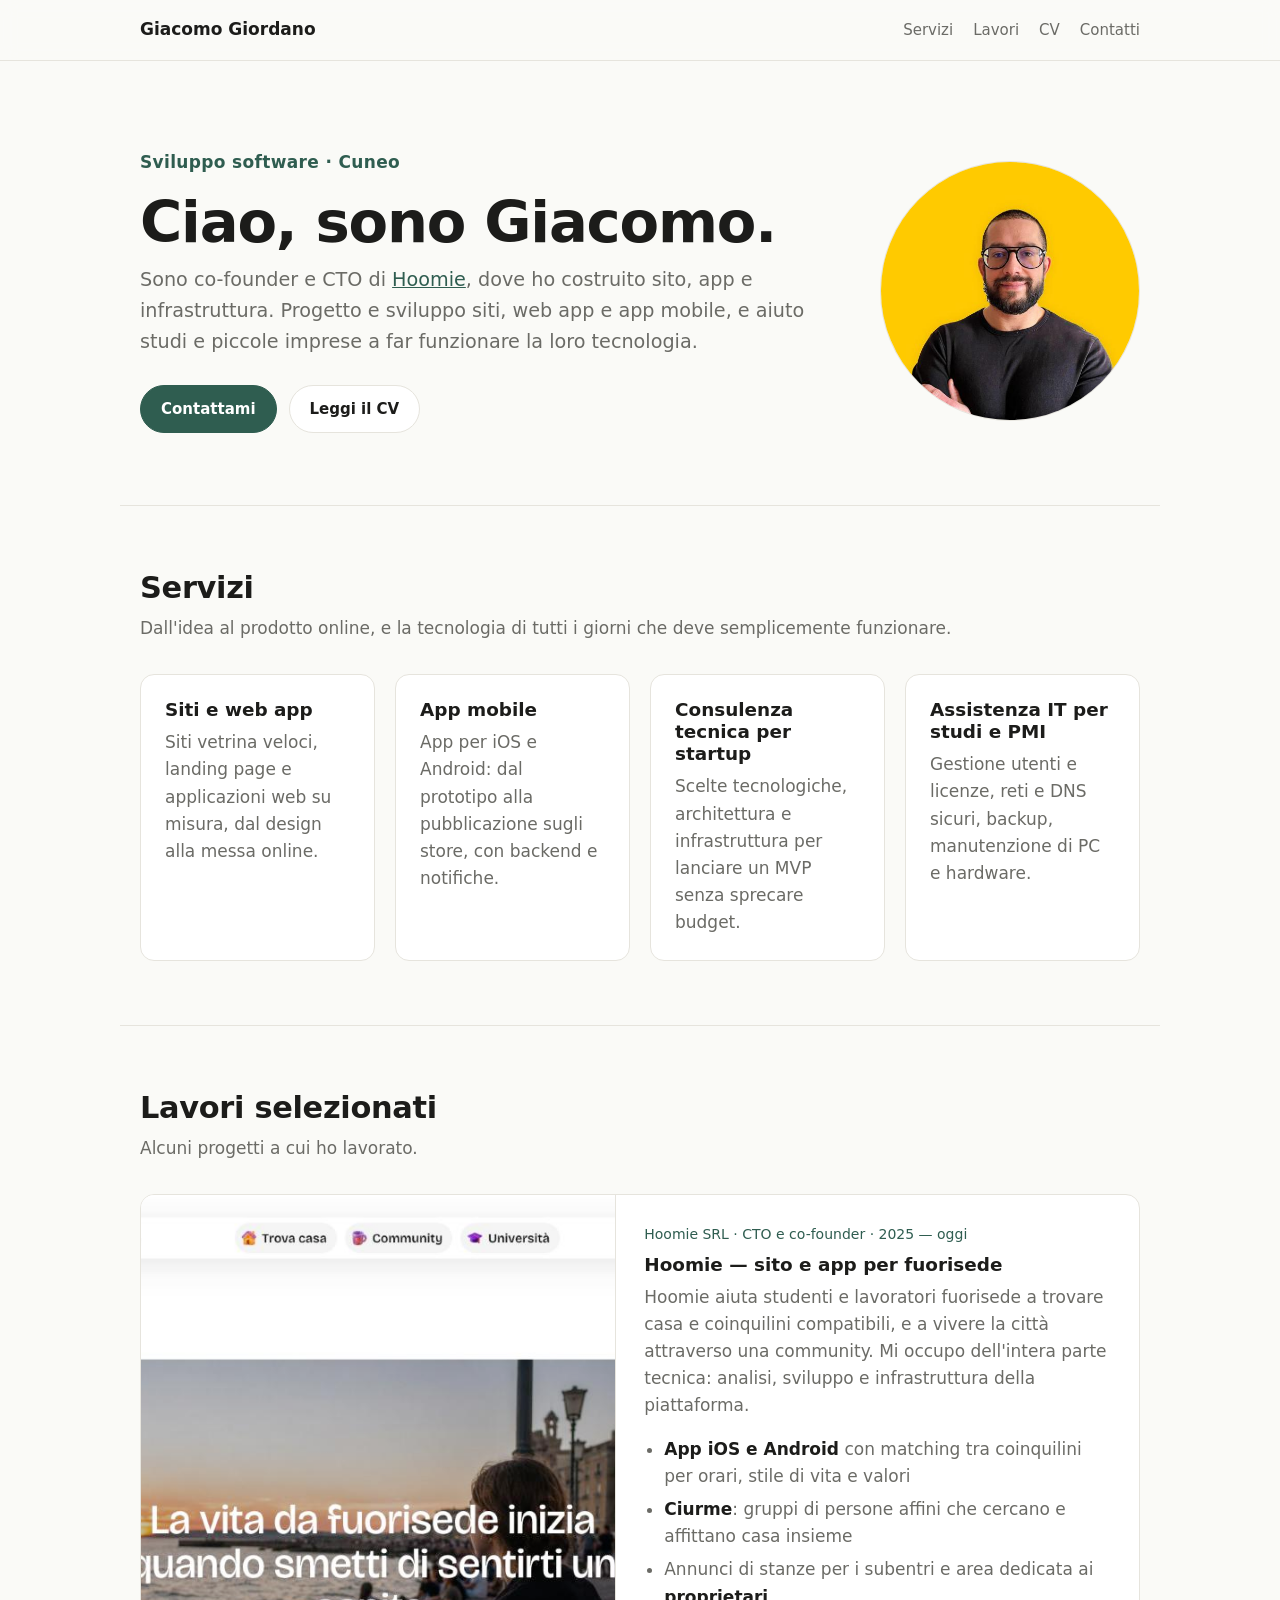
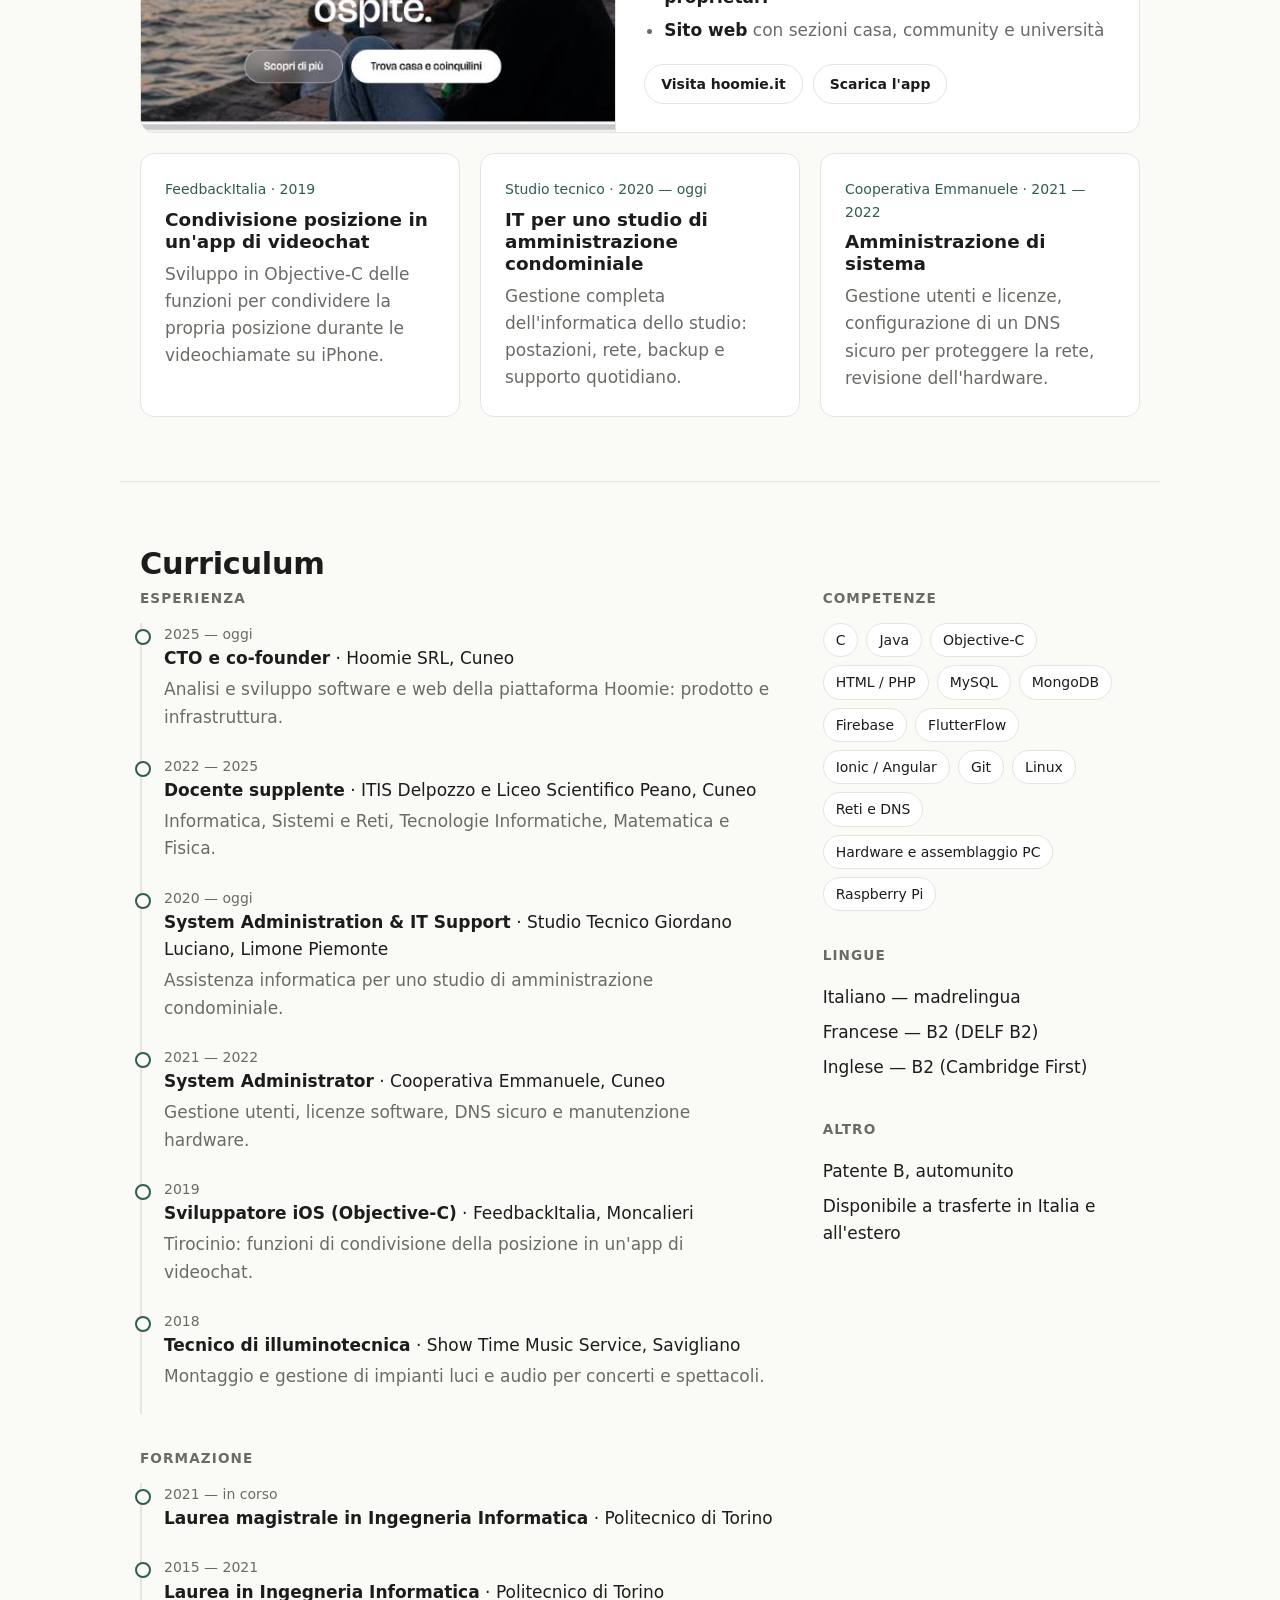
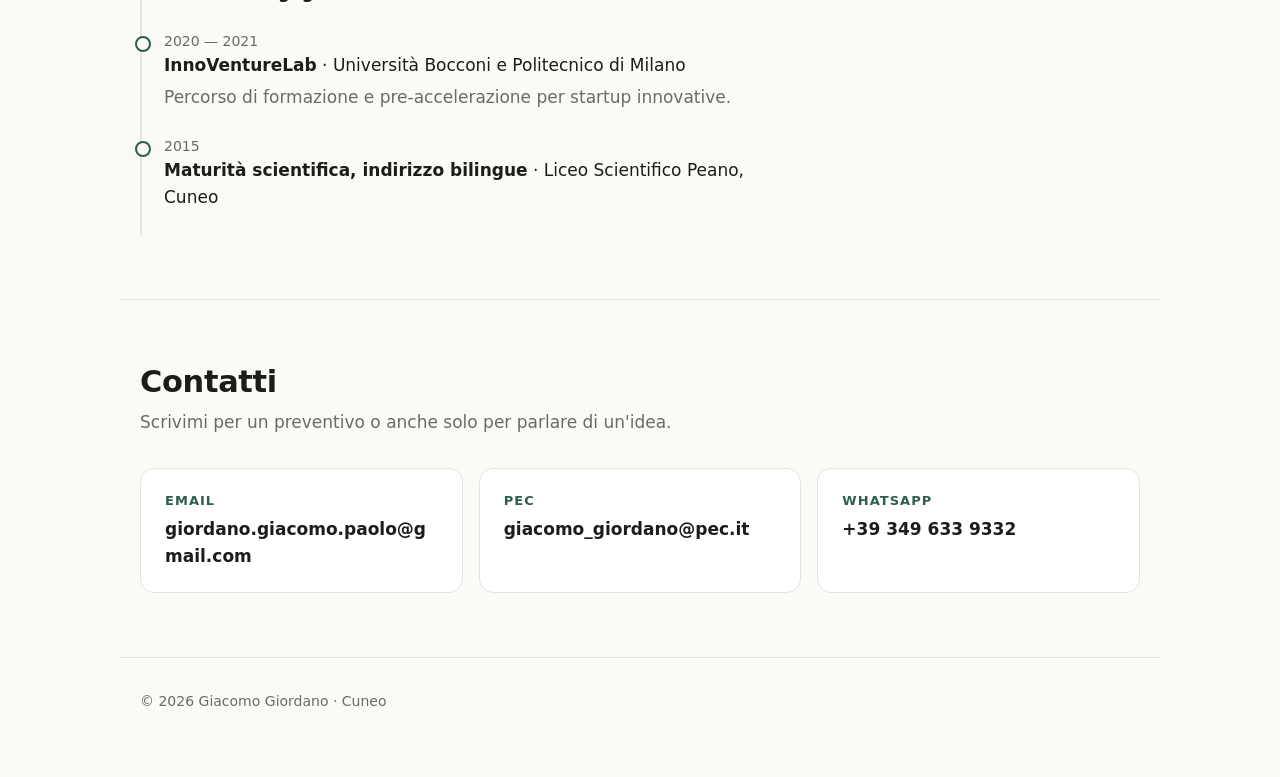
==== index.html @ fa97fb68 "Rimuovi titolo di studio dalla presentazione Co-Authored-By: Claude Opus 5.5 <noreply@anthropic.com>" ====
<!doctype html>
<html lang="it">
<head>
  <meta charset="utf-8">
  <meta name="viewport" content="width=device-width, initial-scale=1">
  <title>Giacomo Giordano — Sviluppo software e IT</title>
  <meta name="description" content="Giacomo Giordano, CTO e co-founder di Hoomie. Sviluppo di siti, web app e app mobile, consulenza tecnica per startup e assistenza IT a Cuneo.">
  <link rel="icon" href="data:image/svg+xml,<svg xmlns='http://www.w3.org/2000/svg' viewBox='0 0 100 100'><text y='.9em' font-size='90'>◆</text></svg>">
  <link rel="stylesheet" href="style.css">
</head>
<body>

  <header class="topbar">
    <nav class="wrap nav">
      <a href="#top" class="brand">Giacomo Giordano</a>
      <ul>
        <li><a href="#servizi">Servizi</a></li>
        <li><a href="#lavori">Lavori</a></li>
        <li><a href="#cv">CV</a></li>
        <li><a href="#contatti">Contatti</a></li>
      </ul>
    </nav>
  </header>

  <main id="top">

    <!-- ===== PRESENTAZIONE ===== -->
    <section class="hero wrap">
      <div class="hero-text">
        <p class="eyebrow">Sviluppo software · Cuneo</p>
        <h1>Ciao, sono Giacomo.</h1>
        <p class="lead">
          Sono co-founder e CTO di <a href="https://www.hoomie.it" target="_blank" rel="noopener">Hoomie</a>,
          dove ho costruito sito, app e infrastruttura. Progetto e sviluppo siti, web app e app mobile,
          e aiuto studi e piccole imprese a far funzionare la loro tecnologia.
        </p>
        <div class="actions">
          <a class="btn primary" href="#contatti">Contattami</a>
          <a class="btn" href="#cv">Leggi il CV</a>
        </div>
      </div>
      <img class="portrait" src="img/giacomo.jpg" alt="Foto di Giacomo Giordano" width="500" height="500">
    </section>

    <!-- ===== SERVIZI ===== -->
    <section id="servizi" class="wrap section">
      <h2>Servizi</h2>
      <p class="section-intro">Dall'idea al prodotto online, e la tecnologia di tutti i giorni che deve semplicemente funzionare.</p>
      <div class="grid services">
        <article class="card">
          <h3>Siti e web app</h3>
          <p>Siti vetrina veloci, landing page e applicazioni web su misura, dal design alla messa online.</p>
        </article>
        <article class="card">
          <h3>App mobile</h3>
          <p>App per iOS e Android: dal prototipo alla pubblicazione sugli store, con backend e notifiche.</p>
        </article>
        <article class="card">
          <h3>Consulenza tecnica per startup</h3>
          <p>Scelte tecnologiche, architettura e infrastruttura per lanciare un MVP senza sprecare budget.</p>
        </article>
        <article class="card">
          <h3>Assistenza IT per studi e PMI</h3>
          <p>Gestione utenti e licenze, reti e DNS sicuri, backup, manutenzione di PC e hardware.</p>
        </article>
      </div>
    </section>

    <!-- ===== LAVORI ===== -->
    <section id="lavori" class="wrap section">
      <h2>Lavori selezionati</h2>
      <p class="section-intro">Alcuni progetti a cui ho lavorato.</p>

      <article class="card feature">
        <a href="https://www.hoomie.it" target="_blank" rel="noopener" class="feature-img">
          <img src="img/hoomie.jpg" alt="Homepage di hoomie.it" loading="lazy" width="800" height="600">
        </a>
        <div class="feature-body">
          <p class="meta">Hoomie SRL · CTO e co-founder · 2025 — oggi</p>
          <h3>Hoomie — sito e app per fuorisede</h3>
          <p>
            Hoomie aiuta studenti e lavoratori fuorisede a trovare casa e coinquilini compatibili,
            e a vivere la città attraverso una community. Mi occupo dell'intera parte tecnica:
            analisi, sviluppo e infrastruttura della piattaforma.
          </p>
          <ul class="bullets">
            <li><strong>App iOS e Android</strong> con matching tra coinquilini per orari, stile di vita e valori</li>
            <li><strong>Ciurme</strong>: gruppi di persone affini che cercano e affittano casa insieme</li>
            <li>Annunci di stanze per i subentri e area dedicata ai <strong>proprietari</strong></li>
            <li><strong>Sito web</strong> con sezioni casa, community e università</li>
          </ul>
          <div class="links">
            <a class="btn small" href="https://www.hoomie.it" target="_blank" rel="noopener">Visita hoomie.it</a>
            <a class="btn small" href="https://onelink.to/5f7upe" target="_blank" rel="noopener">Scarica l'app</a>
          </div>
        </div>
      </article>

      <div class="grid">
        <article class="card">
          <p class="meta">FeedbackItalia · 2019</p>
          <h3>Condivisione posizione in un'app di videochat</h3>
          <p>Sviluppo in Objective-C delle funzioni per condividere la propria posizione durante le videochiamate su iPhone.</p>
        </article>
        <article class="card">
          <p class="meta">Studio tecnico · 2020 — oggi</p>
          <h3>IT per uno studio di amministrazione condominiale</h3>
          <p>Gestione completa dell'informatica dello studio: postazioni, rete, backup e supporto quotidiano.</p>
        </article>
        <article class="card">
          <p class="meta">Cooperativa Emmanuele · 2021 — 2022</p>
          <h3>Amministrazione di sistema</h3>
          <p>Gestione utenti e licenze, configurazione di un DNS sicuro per proteggere la rete, revisione dell'hardware.</p>
        </article>
      </div>
    </section>

    <!-- ===== CURRICULUM ===== -->
    <section id="cv" class="wrap section">
      <h2>Curriculum</h2>

      <div class="cv">
        <div>
          <h3 class="cv-title">Esperienza</h3>
          <ol class="timeline">
            <li>
              <span class="when">2025 — oggi</span>
              <strong>CTO e co-founder</strong> · Hoomie SRL, Cuneo
              <p>Analisi e sviluppo software e web della piattaforma Hoomie: prodotto e infrastruttura.</p>
            </li>
            <li>
              <span class="when">2022 — 2025</span>
              <strong>Docente supplente</strong> · ITIS Delpozzo e Liceo Scientifico Peano, Cuneo
              <p>Informatica, Sistemi e Reti, Tecnologie Informatiche, Matematica e Fisica.</p>
            </li>
            <li>
              <span class="when">2020 — oggi</span>
              <strong>System Administration &amp; IT Support</strong> · Studio Tecnico Giordano Luciano, Limone Piemonte
              <p>Assistenza informatica per uno studio di amministrazione condominiale.</p>
            </li>
            <li>
              <span class="when">2021 — 2022</span>
              <strong>System Administrator</strong> · Cooperativa Emmanuele, Cuneo
              <p>Gestione utenti, licenze software, DNS sicuro e manutenzione hardware.</p>
            </li>
            <li>
              <span class="when">2019</span>
              <strong>Sviluppatore iOS (Objective-C)</strong> · FeedbackItalia, Moncalieri
              <p>Tirocinio: funzioni di condivisione della posizione in un'app di videochat.</p>
            </li>
            <li>
              <span class="when">2018</span>
              <strong>Tecnico di illuminotecnica</strong> · Show Time Music Service, Savigliano
              <p>Montaggio e gestione di impianti luci e audio per concerti e spettacoli.</p>
            </li>
          </ol>

          <h3 class="cv-title">Formazione</h3>
          <ol class="timeline">
            <li>
              <span class="when">2021 — in corso</span>
              <strong>Laurea magistrale in Ingegneria Informatica</strong> · Politecnico di Torino
            </li>
            <li>
              <span class="when">2015 — 2021</span>
              <strong>Laurea in Ingegneria Informatica</strong> · Politecnico di Torino
            </li>
            <li>
              <span class="when">2020 — 2021</span>
              <strong>InnoVentureLab</strong> · Università Bocconi e Politecnico di Milano
              <p>Percorso di formazione e pre-accelerazione per startup innovative.</p>
            </li>
            <li>
              <span class="when">2015</span>
              <strong>Maturità scientifica, indirizzo bilingue</strong> · Liceo Scientifico Peano, Cuneo
            </li>
          </ol>
        </div>

        <aside>
          <h3 class="cv-title">Competenze</h3>
          <ul class="tags">
            <li>C</li>
            <li>Java</li>
            <li>Objective-C</li>
            <li>HTML / PHP</li>
            <li>MySQL</li>
            <li>MongoDB</li>
            <li>Firebase</li>
            <li>FlutterFlow</li>
            <li>Ionic / Angular</li>
            <li>Git</li>
            <li>Linux</li>
            <li>Reti e DNS</li>
            <li>Hardware e assemblaggio PC</li>
            <li>Raspberry Pi</li>
          </ul>

          <h3 class="cv-title">Lingue</h3>
          <ul class="plain">
            <li>Italiano — madrelingua</li>
            <li>Francese — B2 (DELF B2)</li>
            <li>Inglese — B2 (Cambridge First)</li>
          </ul>

          <h3 class="cv-title">Altro</h3>
          <ul class="plain">
            <li>Patente B, automunito</li>
            <li>Disponibile a trasferte in Italia e all'estero</li>
          </ul>
          <!-- Per riattivare il download: metti cv.pdf nella cartella, toglilo da .gitignore e aggiungi
               <a class="btn" href="cv.pdf" download>Scarica il CV completo</a> -->

        </aside>
      </div>
    </section>

    <!-- ===== CONTATTI ===== -->
    <section id="contatti" class="wrap section">
      <h2>Contatti</h2>
      <p class="section-intro">Scrivimi per un preventivo o anche solo per parlare di un'idea.</p>
      <div class="contacts">
        <a class="contact" href="mailto:giordano.giacomo.paolo@gmail.com">
          <span class="label">Email</span>
          <span class="value">giordano.giacomo.paolo@gmail.com</span>
        </a>
        <a class="contact" href="mailto:giacomo_giordano@pec.it">
          <span class="label">PEC</span>
          <span class="value">giacomo_giordano@pec.it</span>
        </a>
        <a class="contact" href="https://wa.me/393496339332" target="_blank" rel="noopener">
          <span class="label">WhatsApp</span>
          <span class="value">+39 349 633 9332</span>
        </a>
      </div>
    </section>

  </main>

  <footer class="wrap footer">
    <!-- Se hai una partita IVA, aggiungila qui: è obbligatoria sul sito di chi offre servizi -->
    <p>© <span id="year">2026</span> Giacomo Giordano · Cuneo</p>
  </footer>

  <script>document.getElementById('year').textContent = new Date().getFullYear();</script>
</body>
</html>
---- style.css ----
:root {
  --bg: #fafaf7;
  --surface: #ffffff;
  --text: #1c1c1a;
  --muted: #6b6b66;
  --line: #e6e4dd;
  --accent: #2f5d50;
  --accent-ink: #ffffff;
  --radius: 14px;
  --font: system-ui, -apple-system, "Segoe UI", Roboto, sans-serif;
}

@media (prefers-color-scheme: dark) {
  :root {
    --bg: #131412;
    --surface: #1b1d1a;
    --text: #ecebe6;
    --muted: #9c9b94;
    --line: #2c2e2a;
    --accent: #7fbfa9;
    --accent-ink: #10201b;
  }
}

* { box-sizing: border-box; }
html { scroll-behavior: smooth; scroll-padding-top: 72px; }
body {
  margin: 0;
  font-family: var(--font);
  font-size: 17px;
  line-height: 1.6;
  color: var(--text);
  background: var(--bg);
}
a { color: inherit; }
h1, h2, h3 { line-height: 1.2; margin: 0 0 .5rem; }
p { margin: 0 0 1rem; }

.wrap { max-width: 1040px; margin: 0 auto; padding: 0 20px; }

/* Barra in alto */
.topbar {
  position: sticky; top: 0; z-index: 10;
  background: color-mix(in srgb, var(--bg) 88%, transparent);
  backdrop-filter: blur(8px);
  border-bottom: 1px solid var(--line);
}
.nav { display: flex; align-items: center; justify-content: space-between; height: 60px; gap: 16px; }
.brand { font-weight: 700; text-decoration: none; white-space: nowrap; }
.nav ul { display: flex; gap: 20px; list-style: none; margin: 0; padding: 0; }
.nav ul a { text-decoration: none; color: var(--muted); font-size: 15px; }
.nav ul a:hover { color: var(--text); }

/* Presentazione */
.hero {
  padding: 88px 20px 72px;
  display: grid; grid-template-columns: 1fr auto; align-items: center; gap: 48px;
}
.lead a { color: var(--accent); }
.portrait {
  width: 260px; height: 260px; object-fit: cover;
  border-radius: 50%;
  border: 1px solid var(--line);
}
.eyebrow { color: var(--accent); font-weight: 600; letter-spacing: .02em; margin-bottom: .75rem; }
.hero h1 { font-size: clamp(2.2rem, 6vw, 3.6rem); letter-spacing: -.02em; max-width: 16ch; }
.lead { font-size: 1.2rem; color: var(--muted); max-width: 60ch; }
.actions { display: flex; flex-wrap: wrap; gap: 12px; margin-top: 28px; }

.btn {
  display: inline-block;
  padding: 11px 20px;
  border: 1px solid var(--line);
  border-radius: 999px;
  text-decoration: none;
  font-weight: 600;
  font-size: 15px;
  background: var(--surface);
  transition: border-color .15s, transform .15s;
}
.btn:hover { border-color: var(--accent); transform: translateY(-1px); }
.btn.primary { background: var(--accent); color: var(--accent-ink); border-color: var(--accent); }

/* Sezioni */
.section { padding: 64px 20px; border-top: 1px solid var(--line); }
.section h2 { font-size: 1.9rem; letter-spacing: -.01em; }
.section-intro { color: var(--muted); margin-bottom: 32px; }

.grid { display: grid; grid-template-columns: repeat(auto-fit, minmax(260px, 1fr)); gap: 20px; }
.card {
  background: var(--surface);
  border: 1px solid var(--line);
  border-radius: var(--radius);
  padding: 24px;
}
.card h3 { font-size: 1.15rem; }
.card p:last-child { margin-bottom: 0; color: var(--muted); }

.services { grid-template-columns: repeat(auto-fit, minmax(220px, 1fr)); }
.meta { font-size: 14px; color: var(--accent); margin-bottom: .5rem; }
.btn.small { padding: 8px 16px; font-size: 14px; }

/* Lavoro in evidenza */
.feature {
  display: grid; grid-template-columns: 1fr 1.1fr;
  padding: 0; overflow: hidden; margin-bottom: 20px;
}
.feature-img { display: block; border-right: 1px solid var(--line); }
.feature-img img { display: block; width: 100%; height: 100%; object-fit: cover; object-position: top; }
.feature-body { padding: 28px; }
.feature-body > p:not(.meta) { color: var(--muted); }
.bullets { margin: 0 0 20px; padding-left: 20px; color: var(--muted); }
.bullets li { margin-bottom: 6px; }
.bullets strong { color: var(--text); font-weight: 600; }
.links { display: flex; flex-wrap: wrap; gap: 10px; }

/* Curriculum */
.cv { display: grid; grid-template-columns: 2fr 1fr; gap: 48px; }
.cv-title { font-size: .85rem; text-transform: uppercase; letter-spacing: .08em; color: var(--muted); margin: 0 0 16px; }
.cv-title:not(:first-child) { margin-top: 36px; }
.timeline { list-style: none; margin: 0; padding: 0; border-left: 2px solid var(--line); }
.timeline li { position: relative; padding: 0 0 24px 22px; }
.timeline li::before {
  content: ""; position: absolute; left: -7px; top: 6px;
  width: 12px; height: 12px; border-radius: 50%;
  background: var(--bg); border: 2px solid var(--accent);
}
.timeline .when { display: block; font-size: 14px; color: var(--muted); }
.timeline p { color: var(--muted); margin: 4px 0 0; }
.tags { display: flex; flex-wrap: wrap; gap: 8px; list-style: none; margin: 0; padding: 0; }
.tags li { padding: 5px 12px; border: 1px solid var(--line); border-radius: 999px; font-size: 14px; background: var(--surface); }
.plain { list-style: none; margin: 0 0 28px; padding: 0; }
.plain li { padding: 4px 0; }

/* Contatti */
.contacts { display: grid; grid-template-columns: repeat(auto-fit, minmax(240px, 1fr)); gap: 16px; }
.contact {
  display: flex; flex-direction: column; gap: 4px;
  padding: 22px 24px;
  background: var(--surface);
  border: 1px solid var(--line);
  border-radius: var(--radius);
  text-decoration: none;
  transition: border-color .15s, transform .15s;
}
.contact:hover { border-color: var(--accent); transform: translateY(-2px); }
.contact .label { font-size: 13px; text-transform: uppercase; letter-spacing: .08em; color: var(--accent); font-weight: 600; }
.contact .value { font-weight: 600; overflow-wrap: anywhere; }

.footer { padding: 32px 20px 48px; color: var(--muted); font-size: 14px; border-top: 1px solid var(--line); }

/* Mobile */
@media (max-width: 720px) {
  .nav ul { gap: 14px; }
  .nav ul a { font-size: 14px; }
  .brand { display: none; }
  .hero { padding: 40px 20px 48px; grid-template-columns: 1fr; gap: 24px; }
  .portrait { order: -1; width: 128px; height: 128px; }
  .feature { grid-template-columns: 1fr; }
  .feature-img { border-right: 0; border-bottom: 1px solid var(--line); }
  .feature-body { padding: 22px; }
  .cv { grid-template-columns: 1fr; gap: 8px; }
}
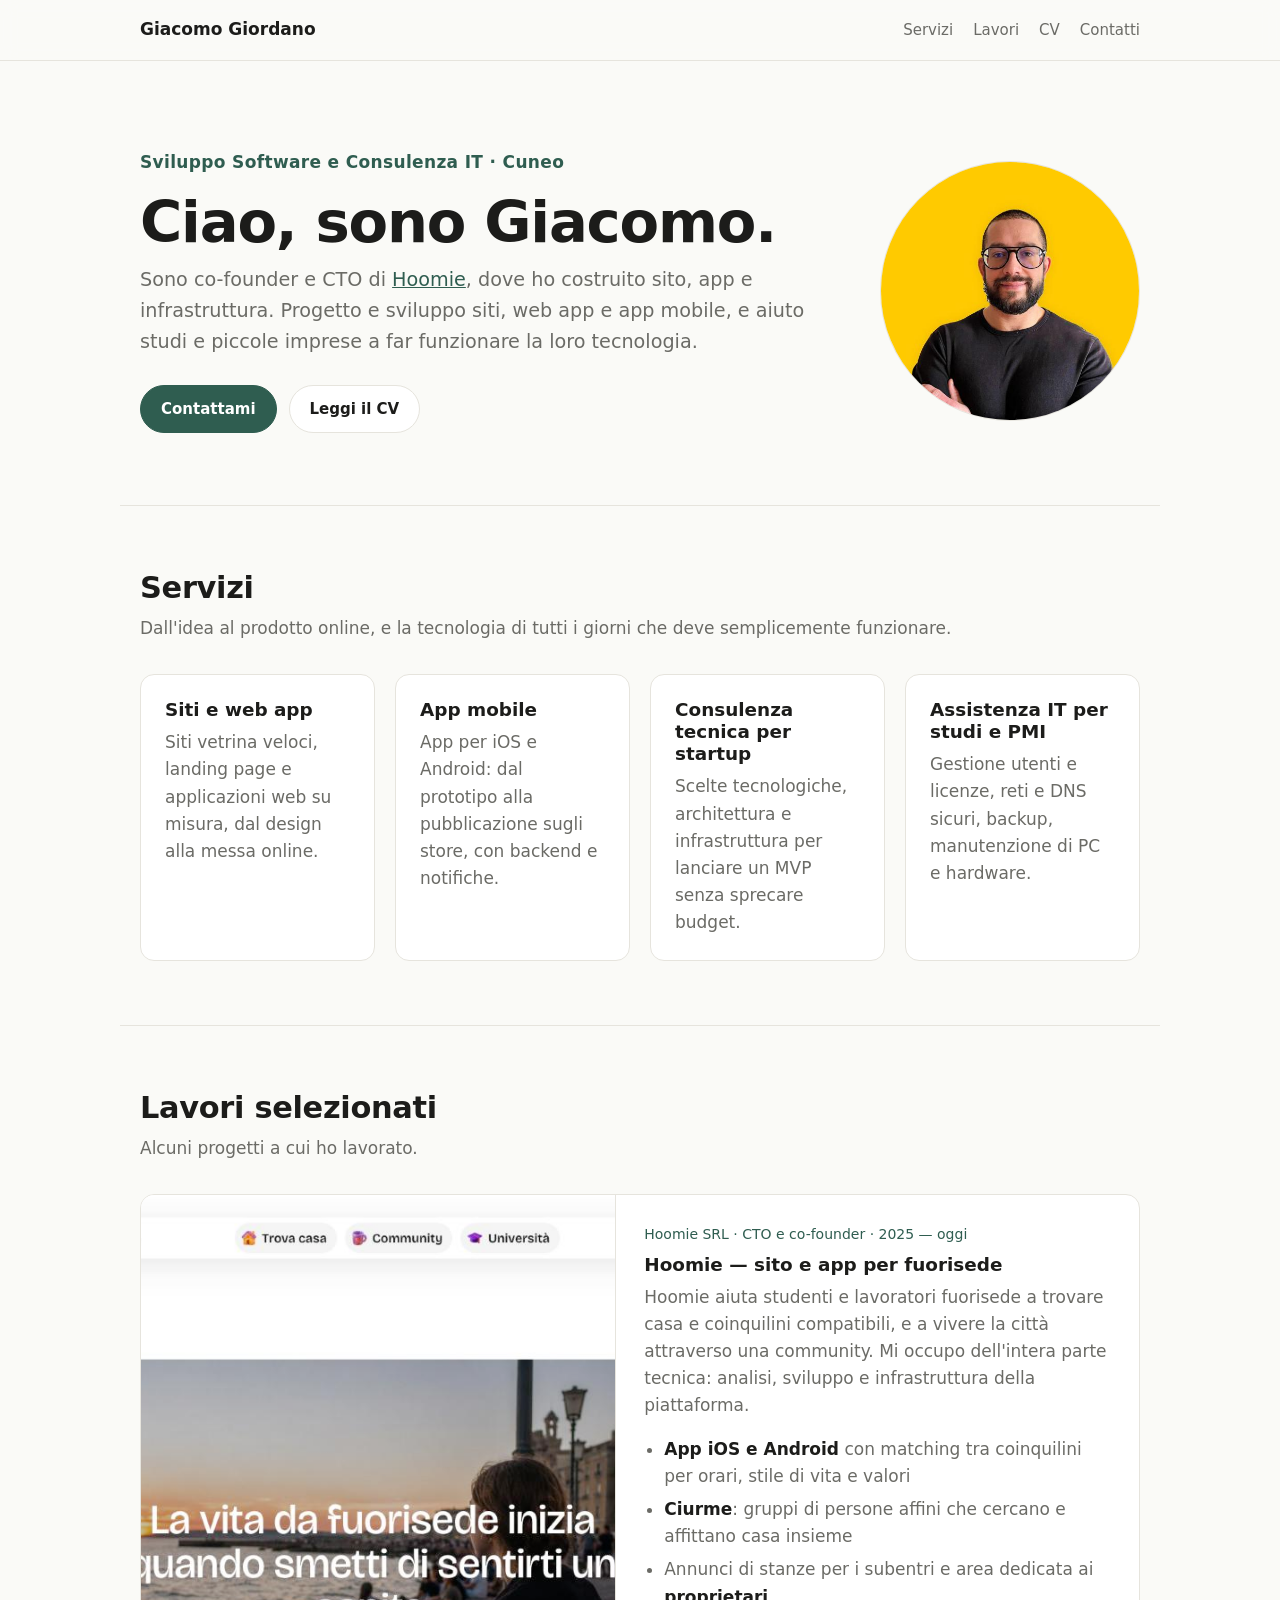
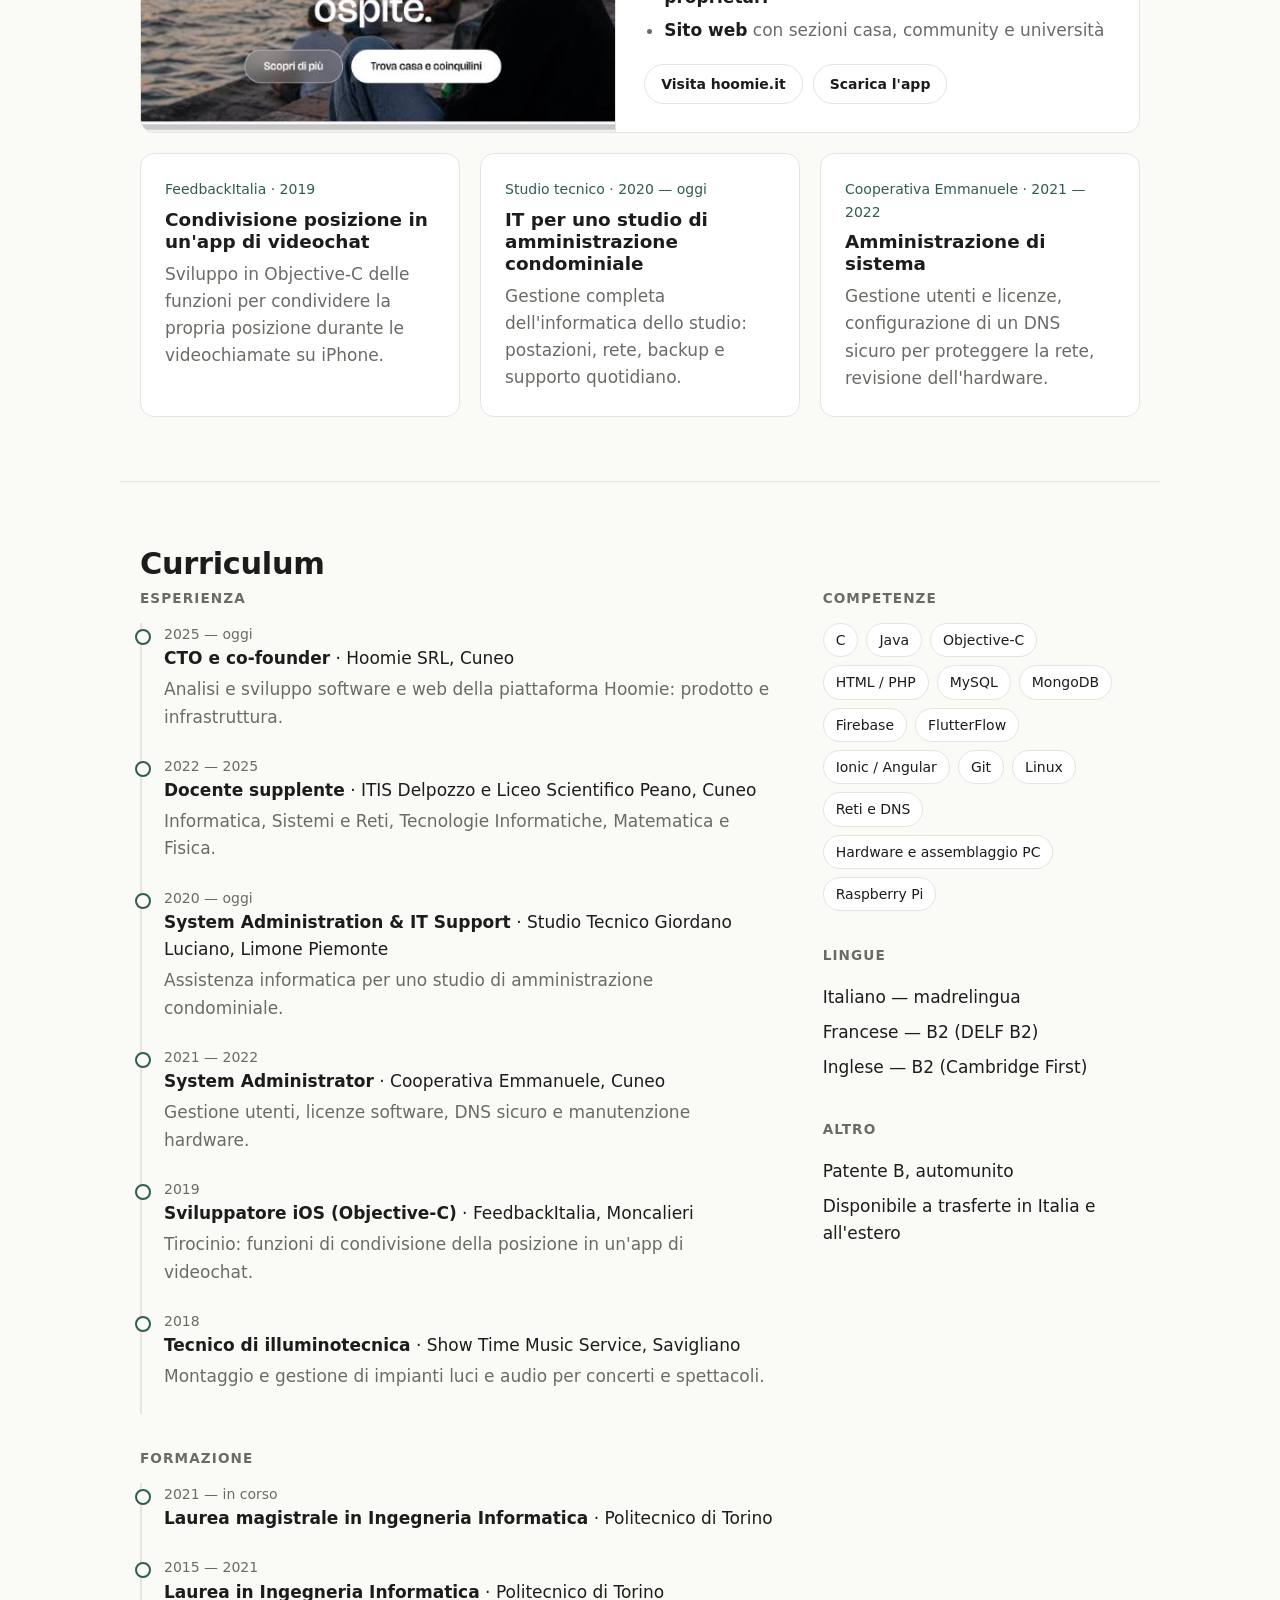
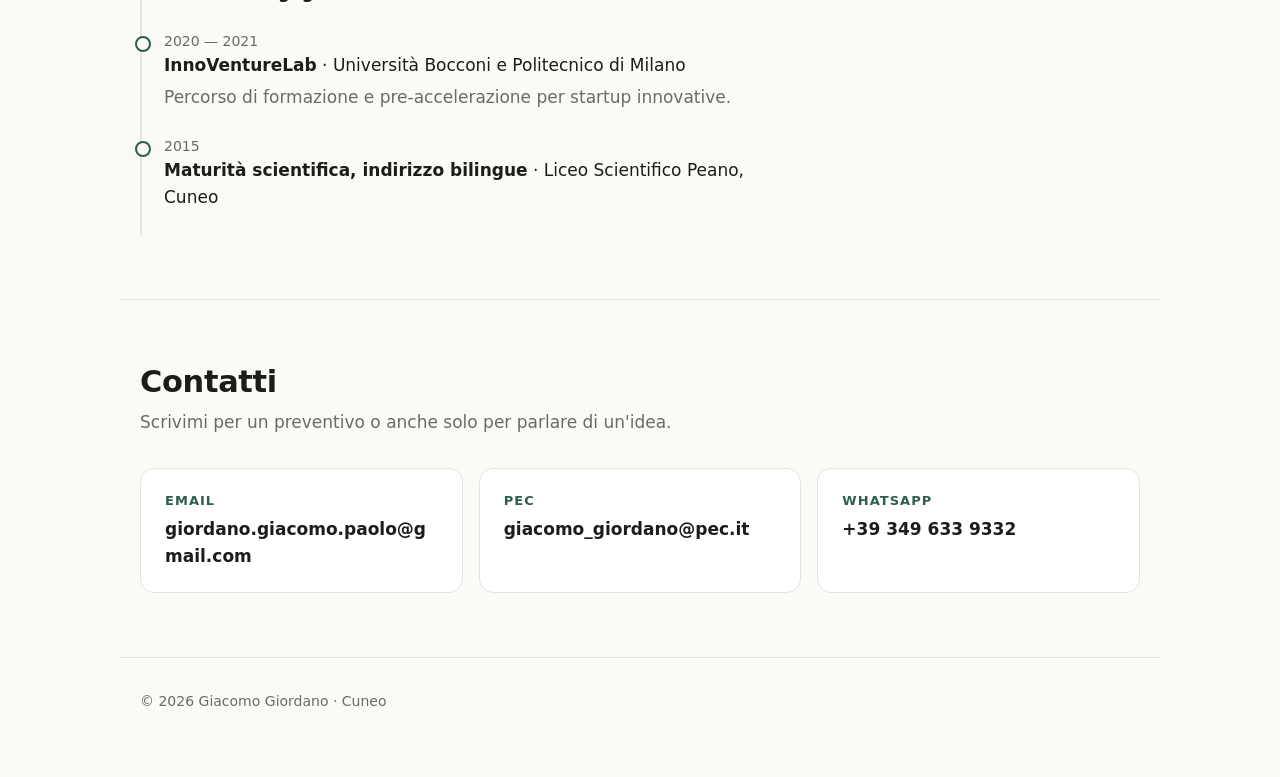
==== commit 3eb18e07: "Aggiorna prima riga della presentazione Co-Authored-By: Claude Opus 5.5 <noreply@anthropic.com>" ====
--- a/index.html
+++ b/index.html
@@ -27,7 +27,7 @@
     <!-- ===== PRESENTAZIONE ===== -->
     <section class="hero wrap">
       <div class="hero-text">
-        <p class="eyebrow">Sviluppo software · Cuneo</p>
+        <p class="eyebrow">Sviluppo Software e Consulenza IT · Cuneo</p>
         <h1>Ciao, sono Giacomo.</h1>
         <p class="lead">
           Sono co-founder e CTO di <a href="https://www.hoomie.it" target="_blank" rel="noopener">Hoomie</a>,
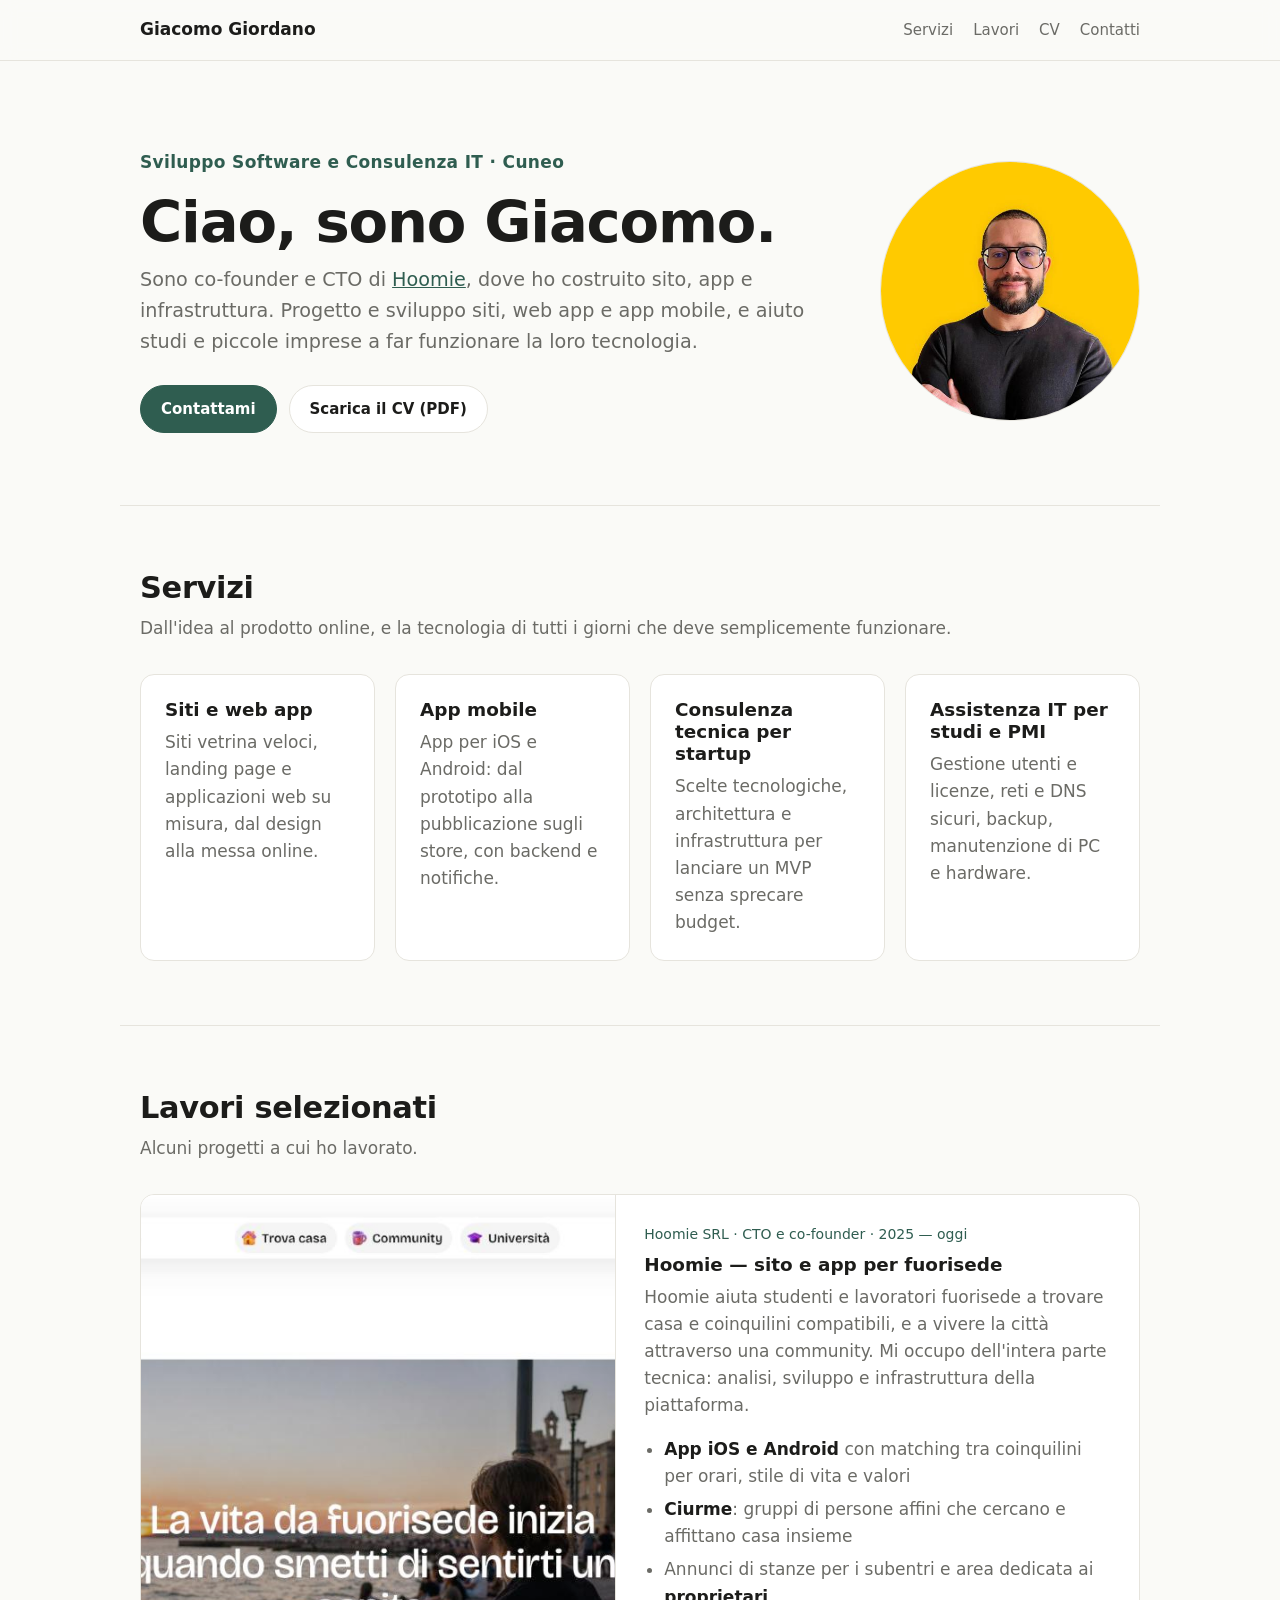
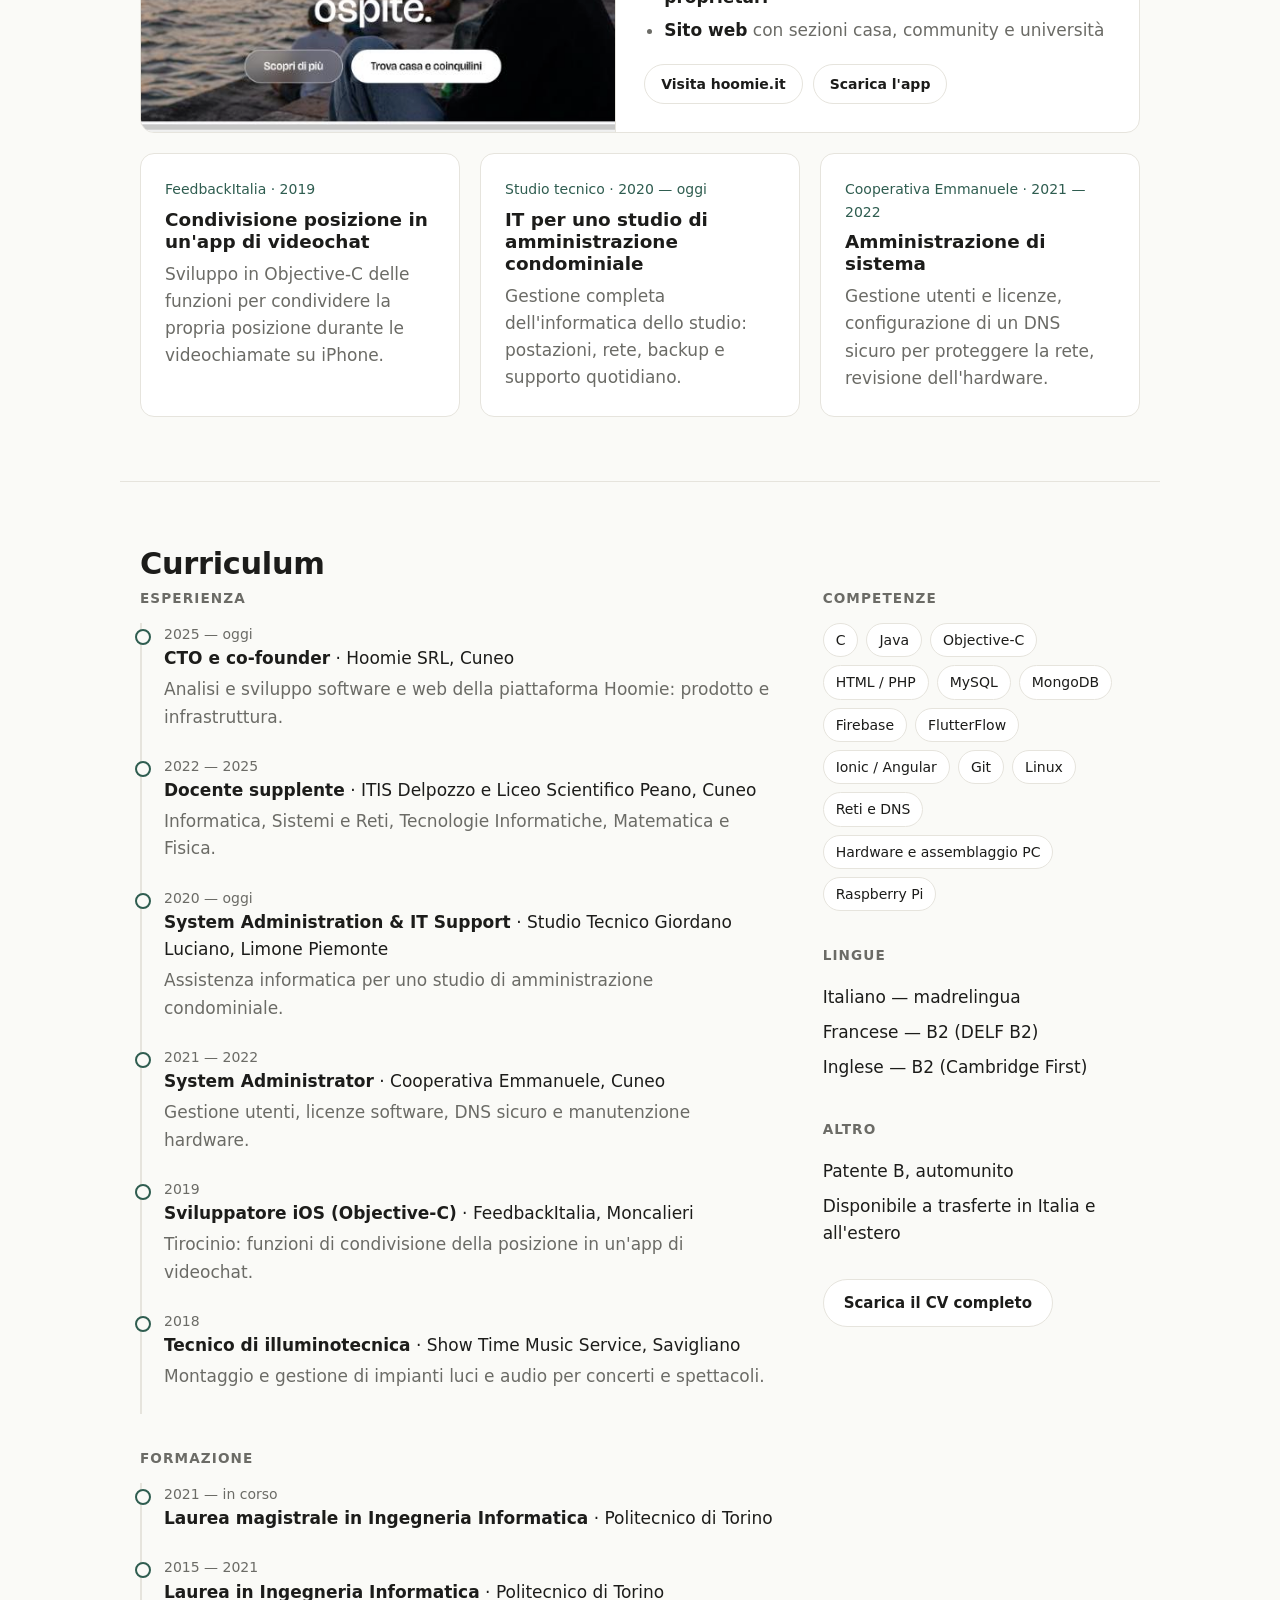
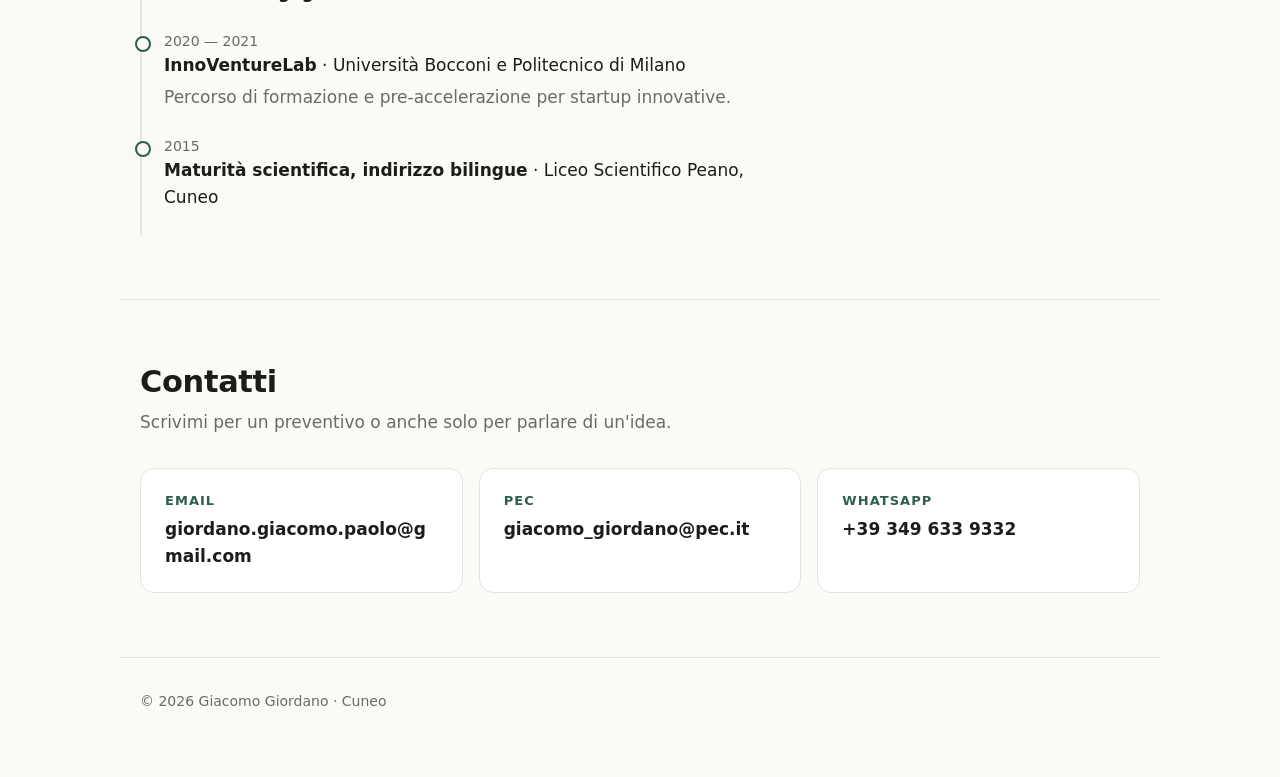
==== commit ec97d0a0: "Aggiungi CV in PDF senza dati personali Co-Authored-By: Claude Opus 5.5 <noreply@anthropic.com>" ====
--- a/index.html
+++ b/index.html
@@ -36,7 +36,7 @@
         </p>
         <div class="actions">
           <a class="btn primary" href="#contatti">Contattami</a>
-          <a class="btn" href="#cv">Leggi il CV</a>
+          <a class="btn" href="cv.pdf" download>Scarica il CV (PDF)</a>
         </div>
       </div>
       <img class="portrait" src="img/giacomo.jpg" alt="Foto di Giacomo Giordano" width="500" height="500">
@@ -208,8 +208,8 @@
             <li>Patente B, automunito</li>
             <li>Disponibile a trasferte in Italia e all'estero</li>
           </ul>
-          <!-- Per riattivare il download: metti cv.pdf nella cartella, toglilo da .gitignore e aggiungi
-               <a class="btn" href="cv.pdf" download>Scarica il CV completo</a> -->
+
+          <a class="btn" href="cv.pdf" download>Scarica il CV completo</a>
 
         </aside>
       </div>
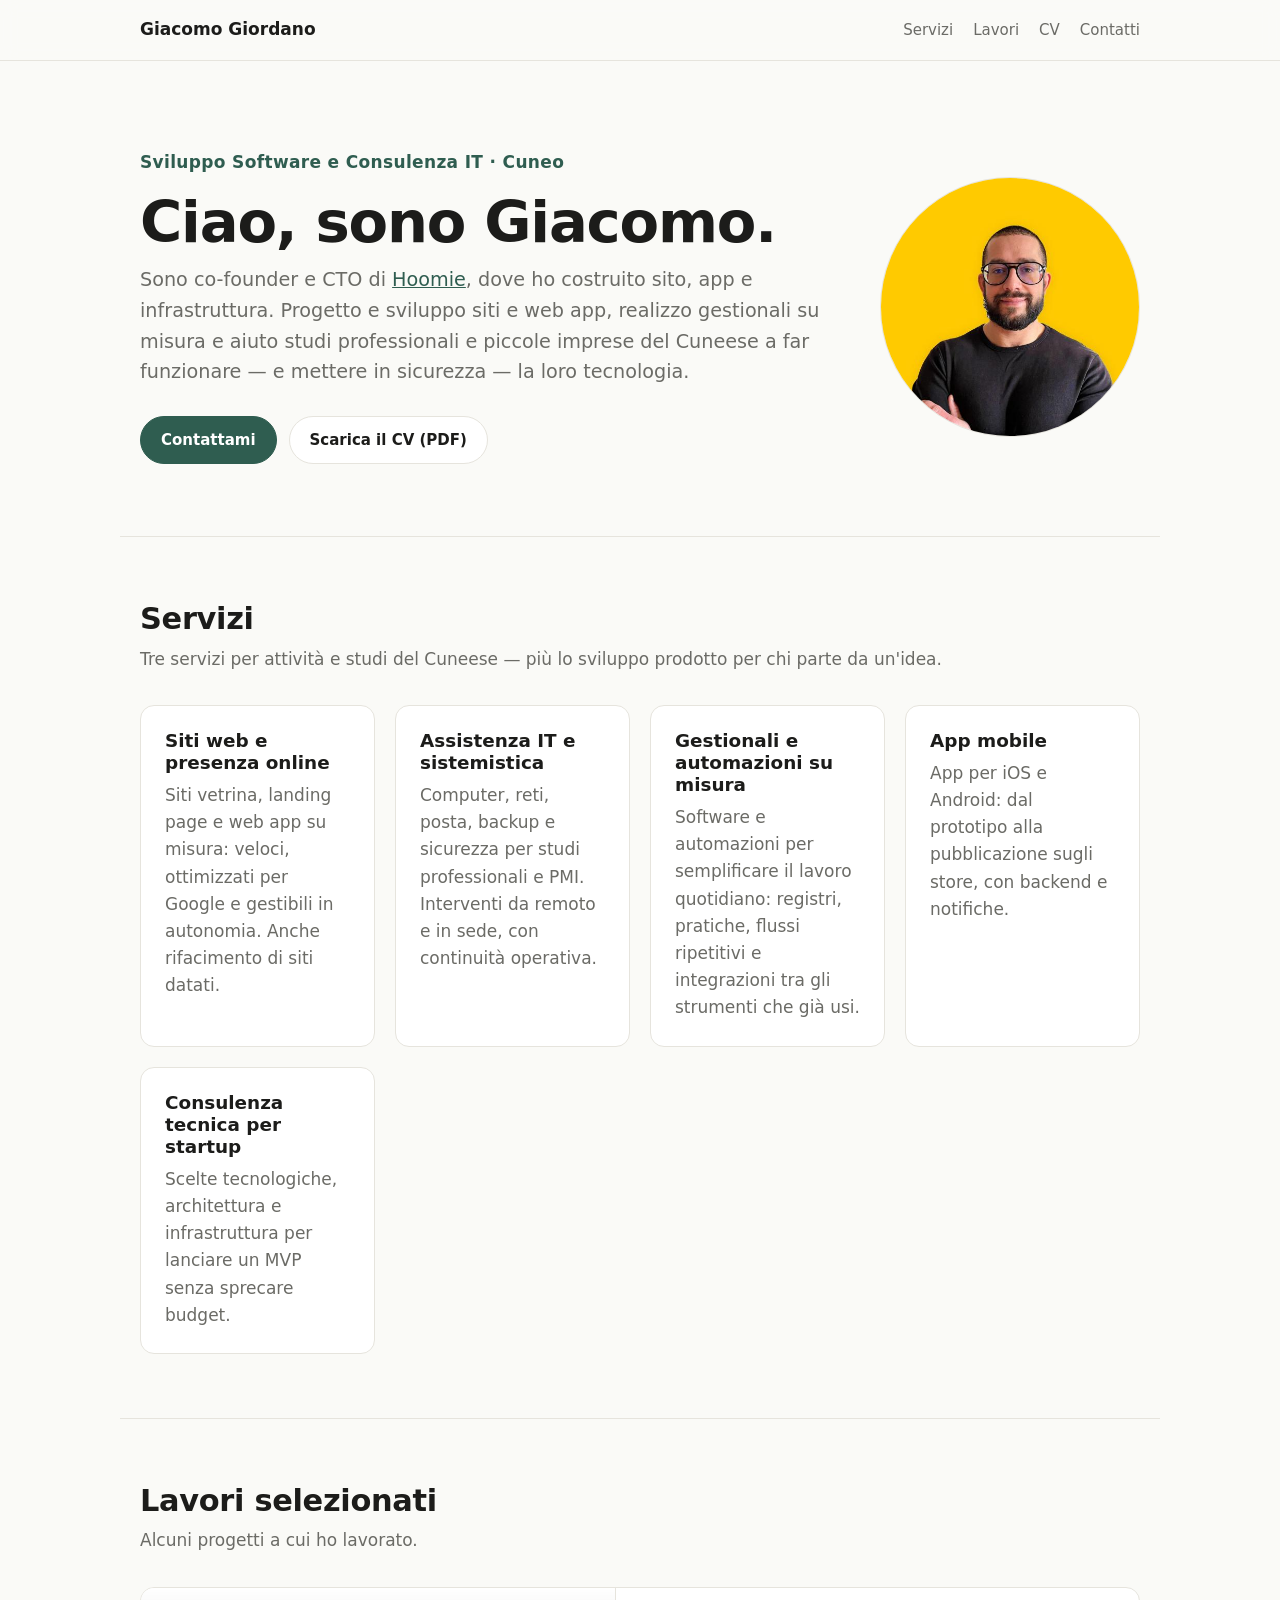
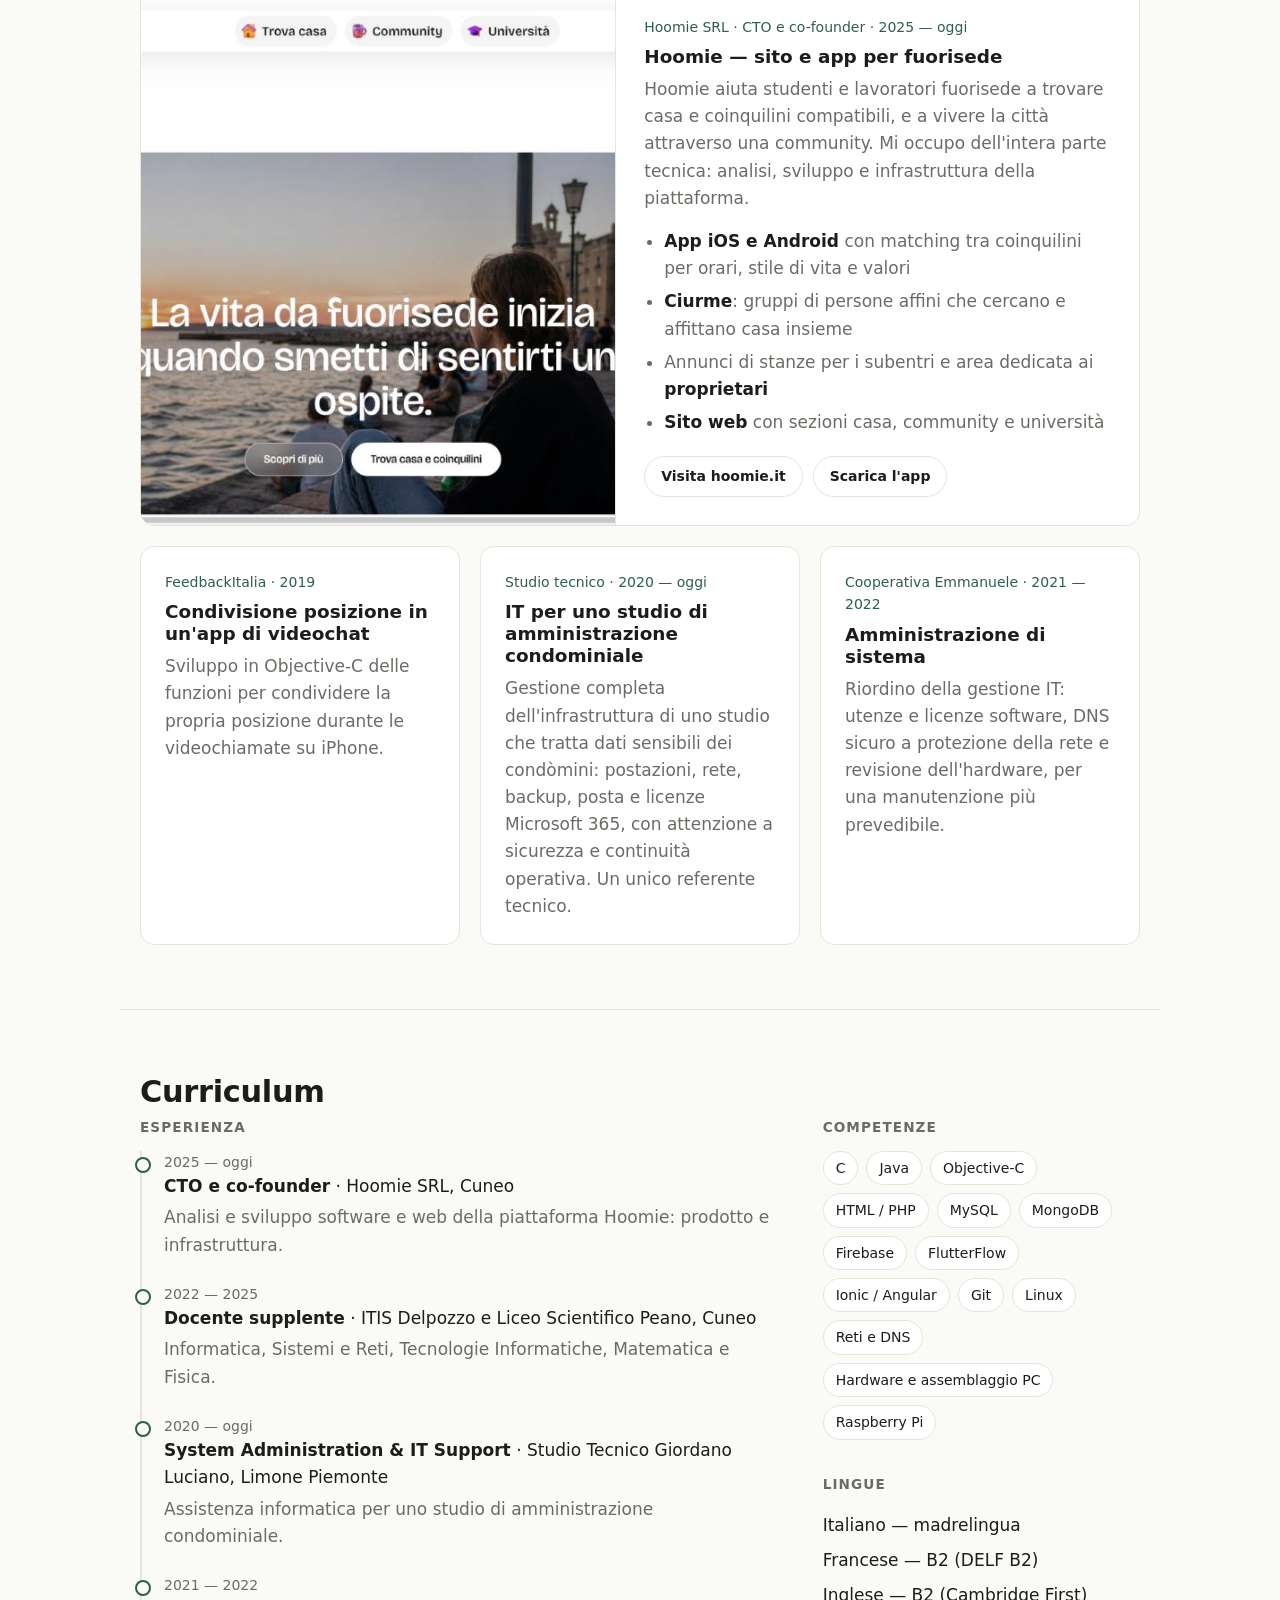
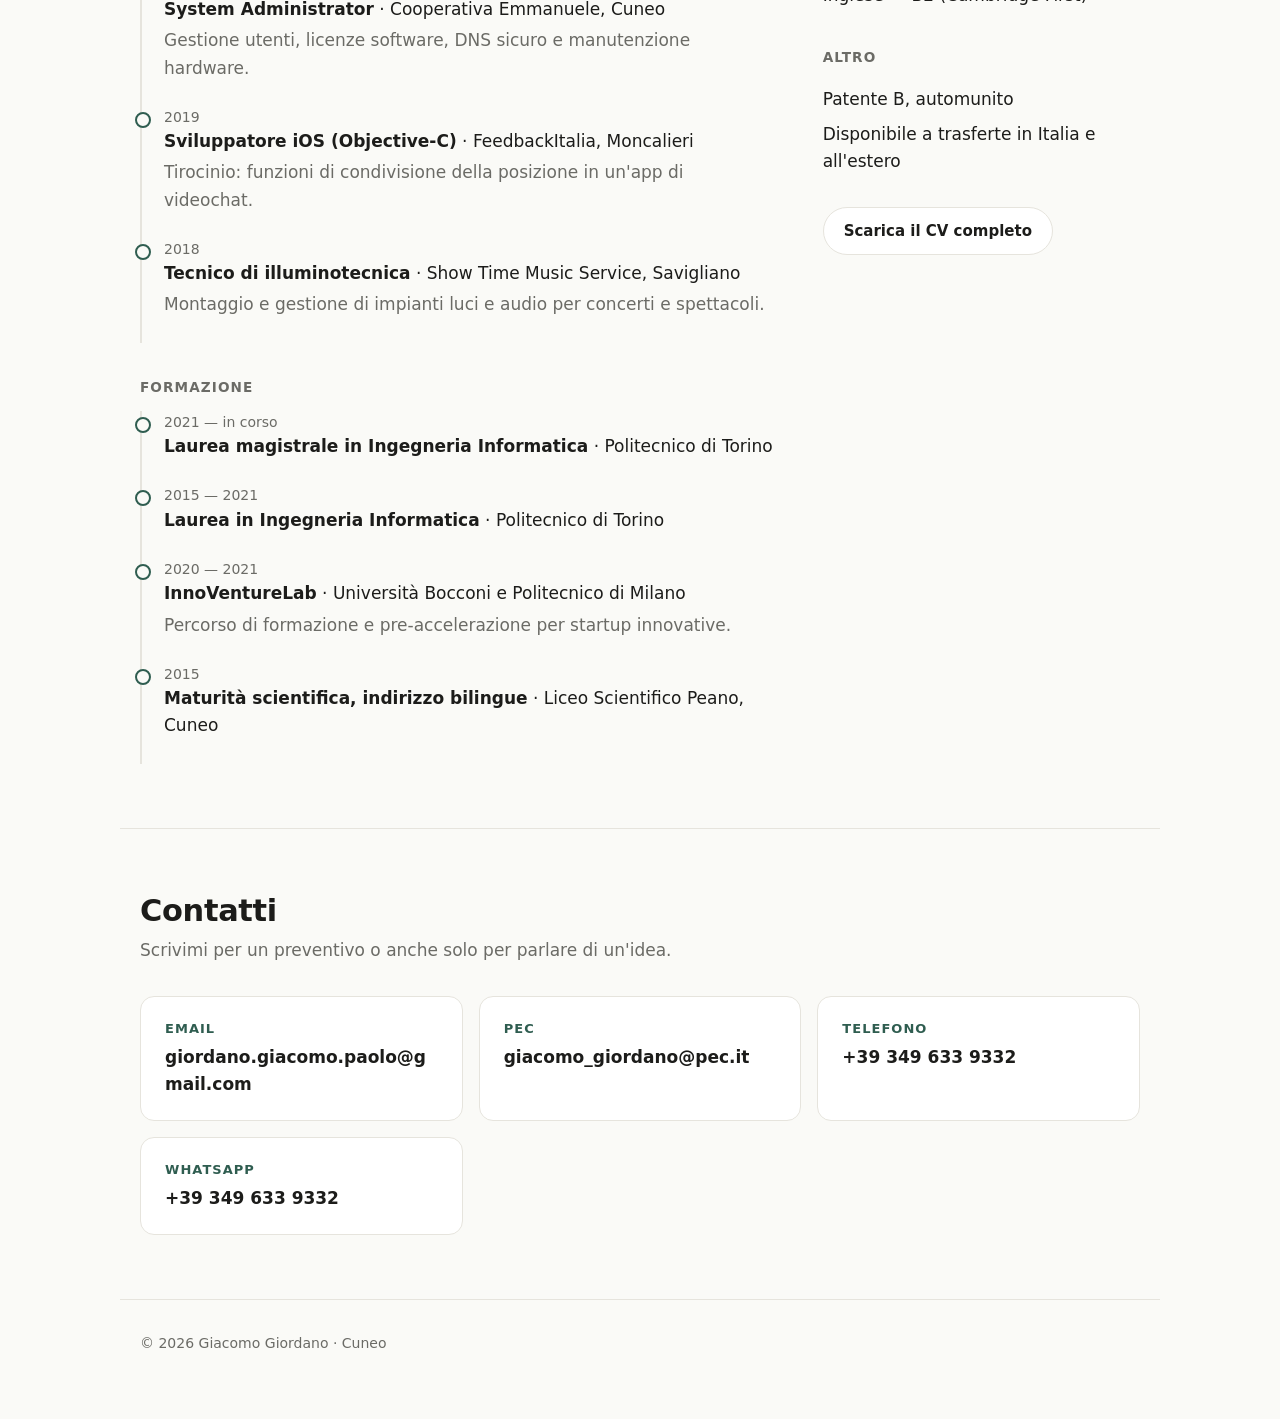
==== commit a6b192d6: "Allinea servizi alla consulenza locale (siti, assistenza IT, gestionali), arricchisce case study e a" ====
--- a/index.html
+++ b/index.html
@@ -4,7 +4,7 @@
   <meta charset="utf-8">
   <meta name="viewport" content="width=device-width, initial-scale=1">
   <title>Giacomo Giordano — Sviluppo software e IT</title>
-  <meta name="description" content="Giacomo Giordano, CTO e co-founder di Hoomie. Sviluppo di siti, web app e app mobile, consulenza tecnica per startup e assistenza IT a Cuneo.">
+  <meta name="description" content="Giacomo Giordano, consulente informatico a Cuneo. Siti web, assistenza IT e sistemistica, gestionali su misura per studi professionali e PMI. Anche sviluppo app e consulenza tecnica per startup.">
   <link rel="icon" href="data:image/svg+xml,<svg xmlns='http://www.w3.org/2000/svg' viewBox='0 0 100 100'><text y='.9em' font-size='90'>◆</text></svg>">
   <link rel="stylesheet" href="style.css">
 </head>
@@ -31,8 +31,9 @@
         <h1>Ciao, sono Giacomo.</h1>
         <p class="lead">
           Sono co-founder e CTO di <a href="https://www.hoomie.it" target="_blank" rel="noopener">Hoomie</a>,
-          dove ho costruito sito, app e infrastruttura. Progetto e sviluppo siti, web app e app mobile,
-          e aiuto studi e piccole imprese a far funzionare la loro tecnologia.
+          dove ho costruito sito, app e infrastruttura. Progetto e sviluppo siti e web app, realizzo
+          gestionali su misura e aiuto studi professionali e piccole imprese del Cuneese a far funzionare —
+          e mettere in sicurezza — la loro tecnologia.
         </p>
         <div class="actions">
           <a class="btn primary" href="#contatti">Contattami</a>
@@ -45,11 +46,19 @@
     <!-- ===== SERVIZI ===== -->
     <section id="servizi" class="wrap section">
       <h2>Servizi</h2>
-      <p class="section-intro">Dall'idea al prodotto online, e la tecnologia di tutti i giorni che deve semplicemente funzionare.</p>
+      <p class="section-intro">Tre servizi per attività e studi del Cuneese — più lo sviluppo prodotto per chi parte da un'idea.</p>
       <div class="grid services">
         <article class="card">
-          <h3>Siti e web app</h3>
-          <p>Siti vetrina veloci, landing page e applicazioni web su misura, dal design alla messa online.</p>
+          <h3>Siti web e presenza online</h3>
+          <p>Siti vetrina, landing page e web app su misura: veloci, ottimizzati per Google e gestibili in autonomia. Anche rifacimento di siti datati.</p>
+        </article>
+        <article class="card">
+          <h3>Assistenza IT e sistemistica</h3>
+          <p>Computer, reti, posta, backup e sicurezza per studi professionali e PMI. Interventi da remoto e in sede, con continuità operativa.</p>
+        </article>
+        <article class="card">
+          <h3>Gestionali e automazioni su misura</h3>
+          <p>Software e automazioni per semplificare il lavoro quotidiano: registri, pratiche, flussi ripetitivi e integrazioni tra gli strumenti che già usi.</p>
         </article>
         <article class="card">
           <h3>App mobile</h3>
@@ -58,10 +67,6 @@
         <article class="card">
           <h3>Consulenza tecnica per startup</h3>
           <p>Scelte tecnologiche, architettura e infrastruttura per lanciare un MVP senza sprecare budget.</p>
-        </article>
-        <article class="card">
-          <h3>Assistenza IT per studi e PMI</h3>
-          <p>Gestione utenti e licenze, reti e DNS sicuri, backup, manutenzione di PC e hardware.</p>
         </article>
       </div>
     </section>
@@ -105,12 +110,12 @@
         <article class="card">
           <p class="meta">Studio tecnico · 2020 — oggi</p>
           <h3>IT per uno studio di amministrazione condominiale</h3>
-          <p>Gestione completa dell'informatica dello studio: postazioni, rete, backup e supporto quotidiano.</p>
+          <p>Gestione completa dell'infrastruttura di uno studio che tratta dati sensibili dei condòmini: postazioni, rete, backup, posta e licenze Microsoft 365, con attenzione a sicurezza e continuità operativa. Un unico referente tecnico.</p>
         </article>
         <article class="card">
           <p class="meta">Cooperativa Emmanuele · 2021 — 2022</p>
           <h3>Amministrazione di sistema</h3>
-          <p>Gestione utenti e licenze, configurazione di un DNS sicuro per proteggere la rete, revisione dell'hardware.</p>
+          <p>Riordino della gestione IT: utenze e licenze software, DNS sicuro a protezione della rete e revisione dell'hardware, per una manutenzione più prevedibile.</p>
         </article>
       </div>
     </section>
@@ -228,6 +233,10 @@
           <span class="label">PEC</span>
           <span class="value">giacomo_giordano@pec.it</span>
         </a>
+        <a class="contact" href="tel:+393496339332">
+          <span class="label">Telefono</span>
+          <span class="value">+39 349 633 9332</span>
+        </a>
         <a class="contact" href="https://wa.me/393496339332" target="_blank" rel="noopener">
           <span class="label">WhatsApp</span>
           <span class="value">+39 349 633 9332</span>
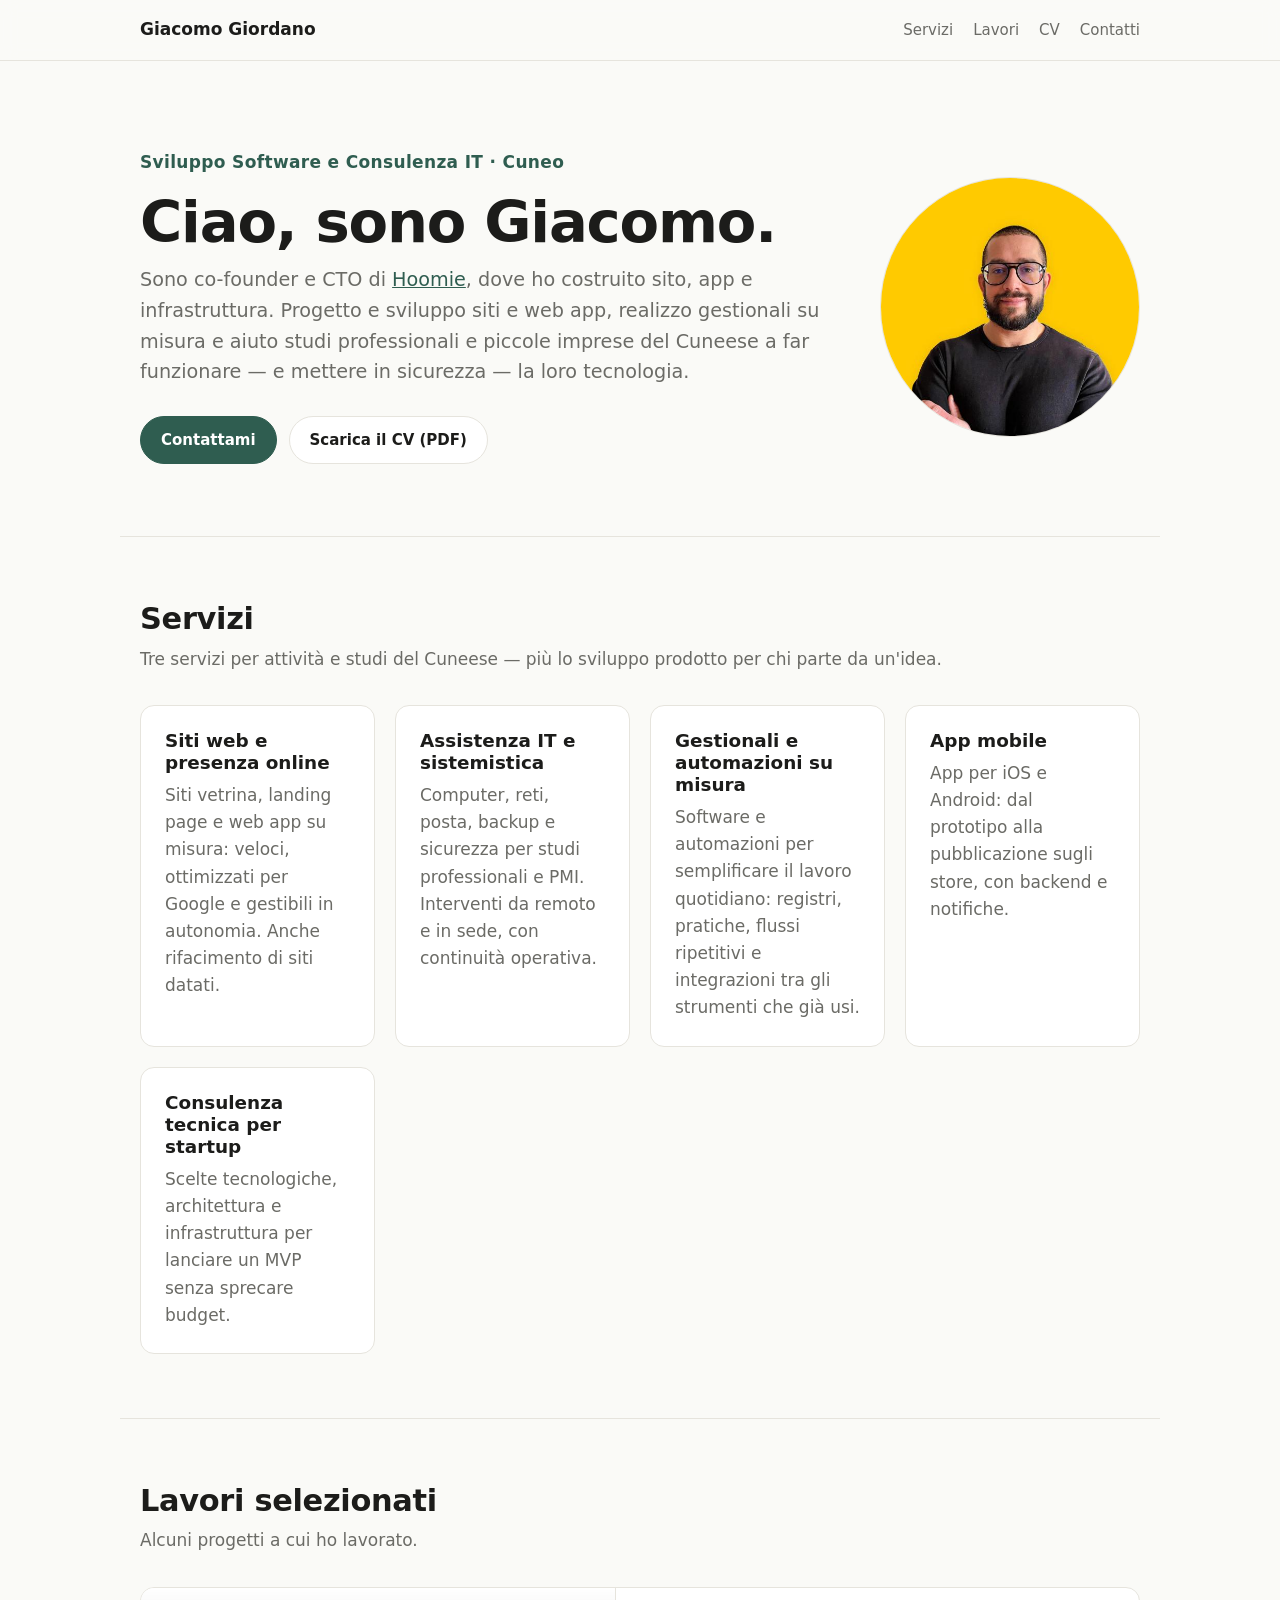
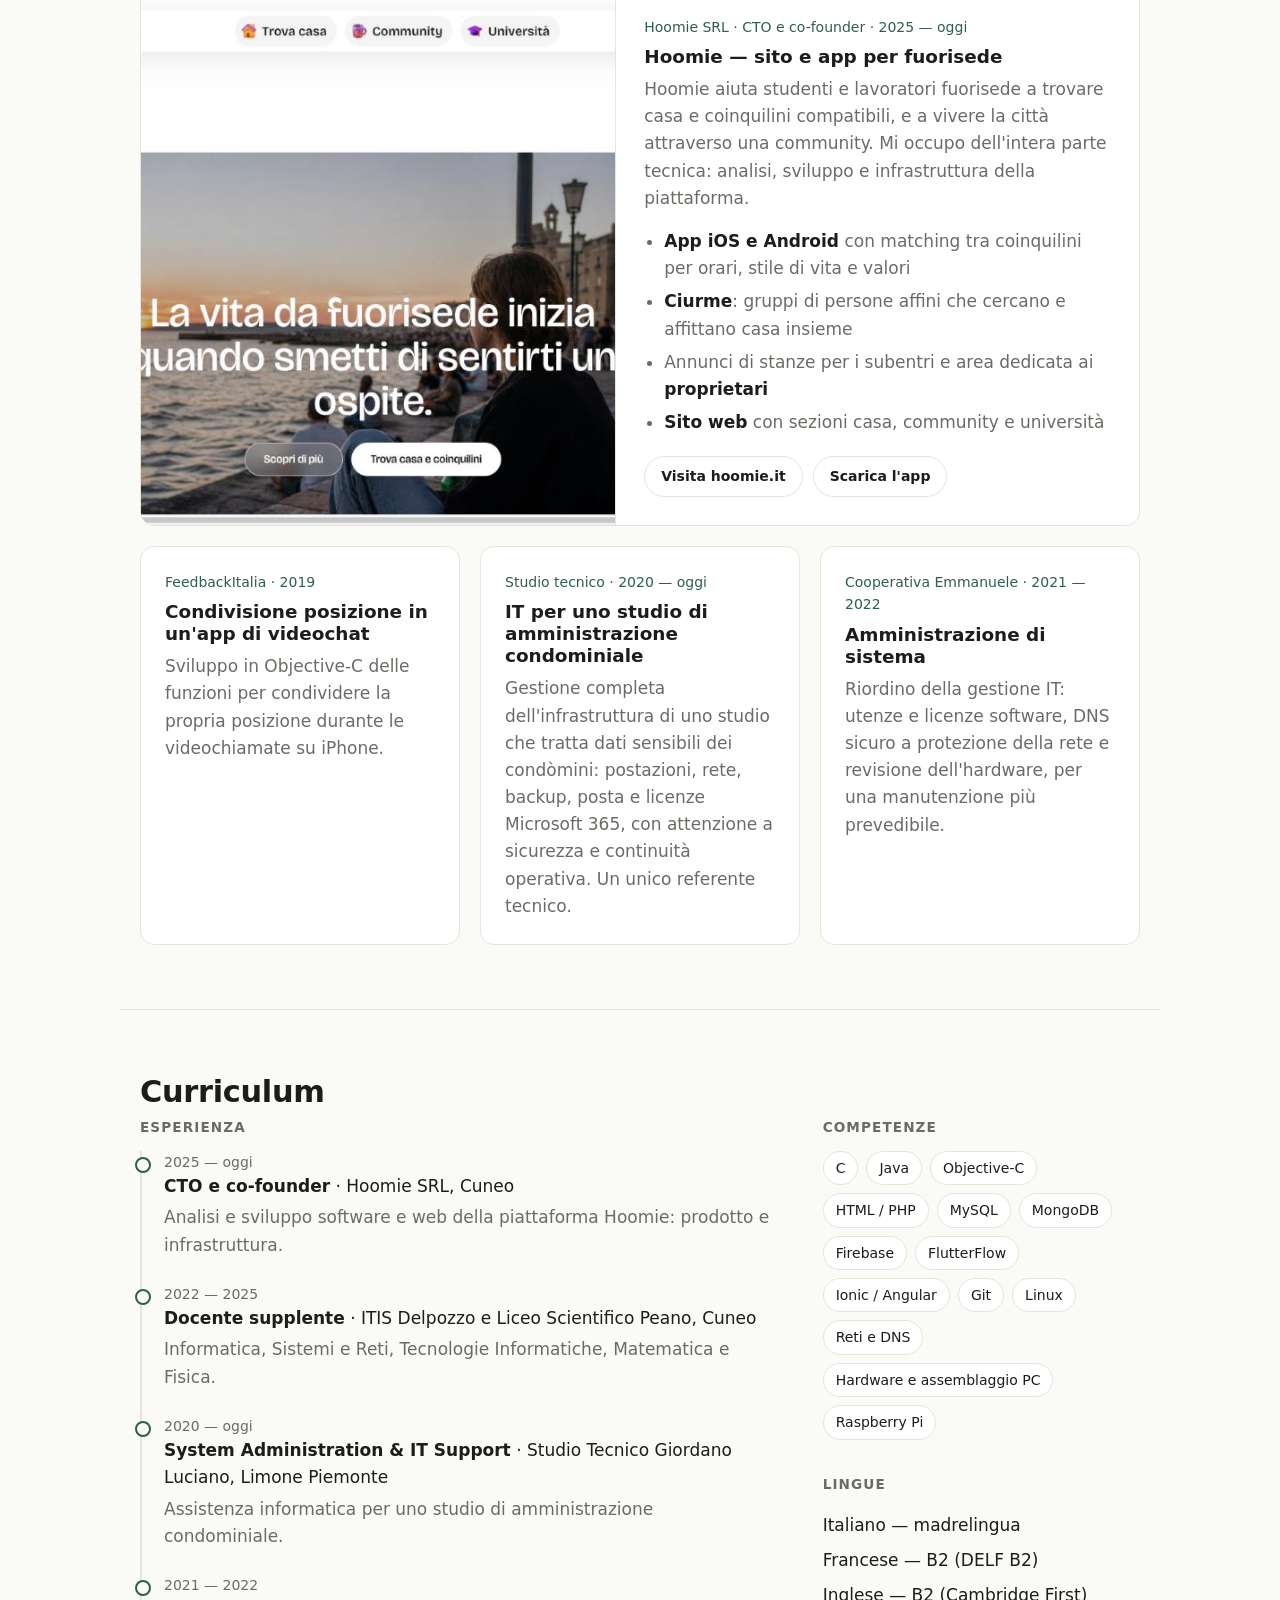
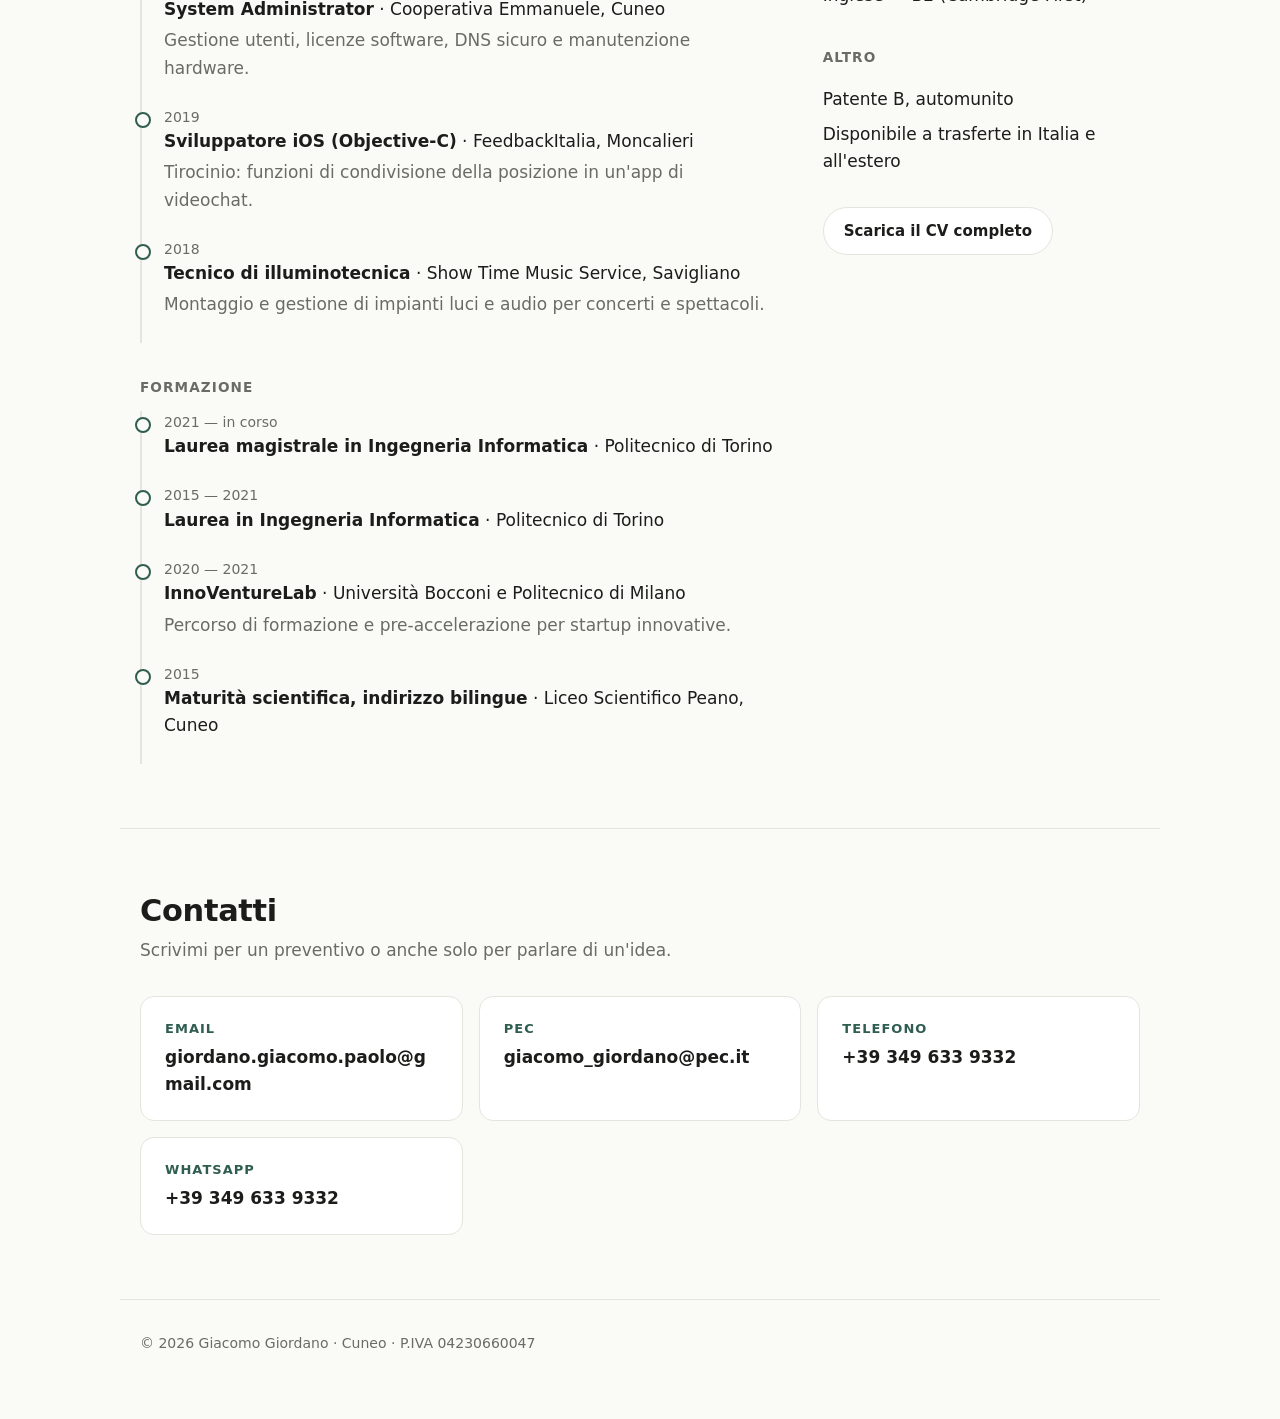
==== commit 4748a52f: "Aggiunge P.IVA nel footer Co-Authored-By: Claude Opus 4.8 <noreply@anthropic.com> Claude-Session: ht" ====
--- a/index.html
+++ b/index.html
@@ -247,8 +247,7 @@
   </main>
 
   <footer class="wrap footer">
-    <!-- Se hai una partita IVA, aggiungila qui: è obbligatoria sul sito di chi offre servizi -->
-    <p>© <span id="year">2026</span> Giacomo Giordano · Cuneo</p>
+    <p>© <span id="year">2026</span> Giacomo Giordano · Cuneo · P.IVA 04230660047</p>
   </footer>
 
   <script>document.getElementById('year').textContent = new Date().getFullYear();</script>
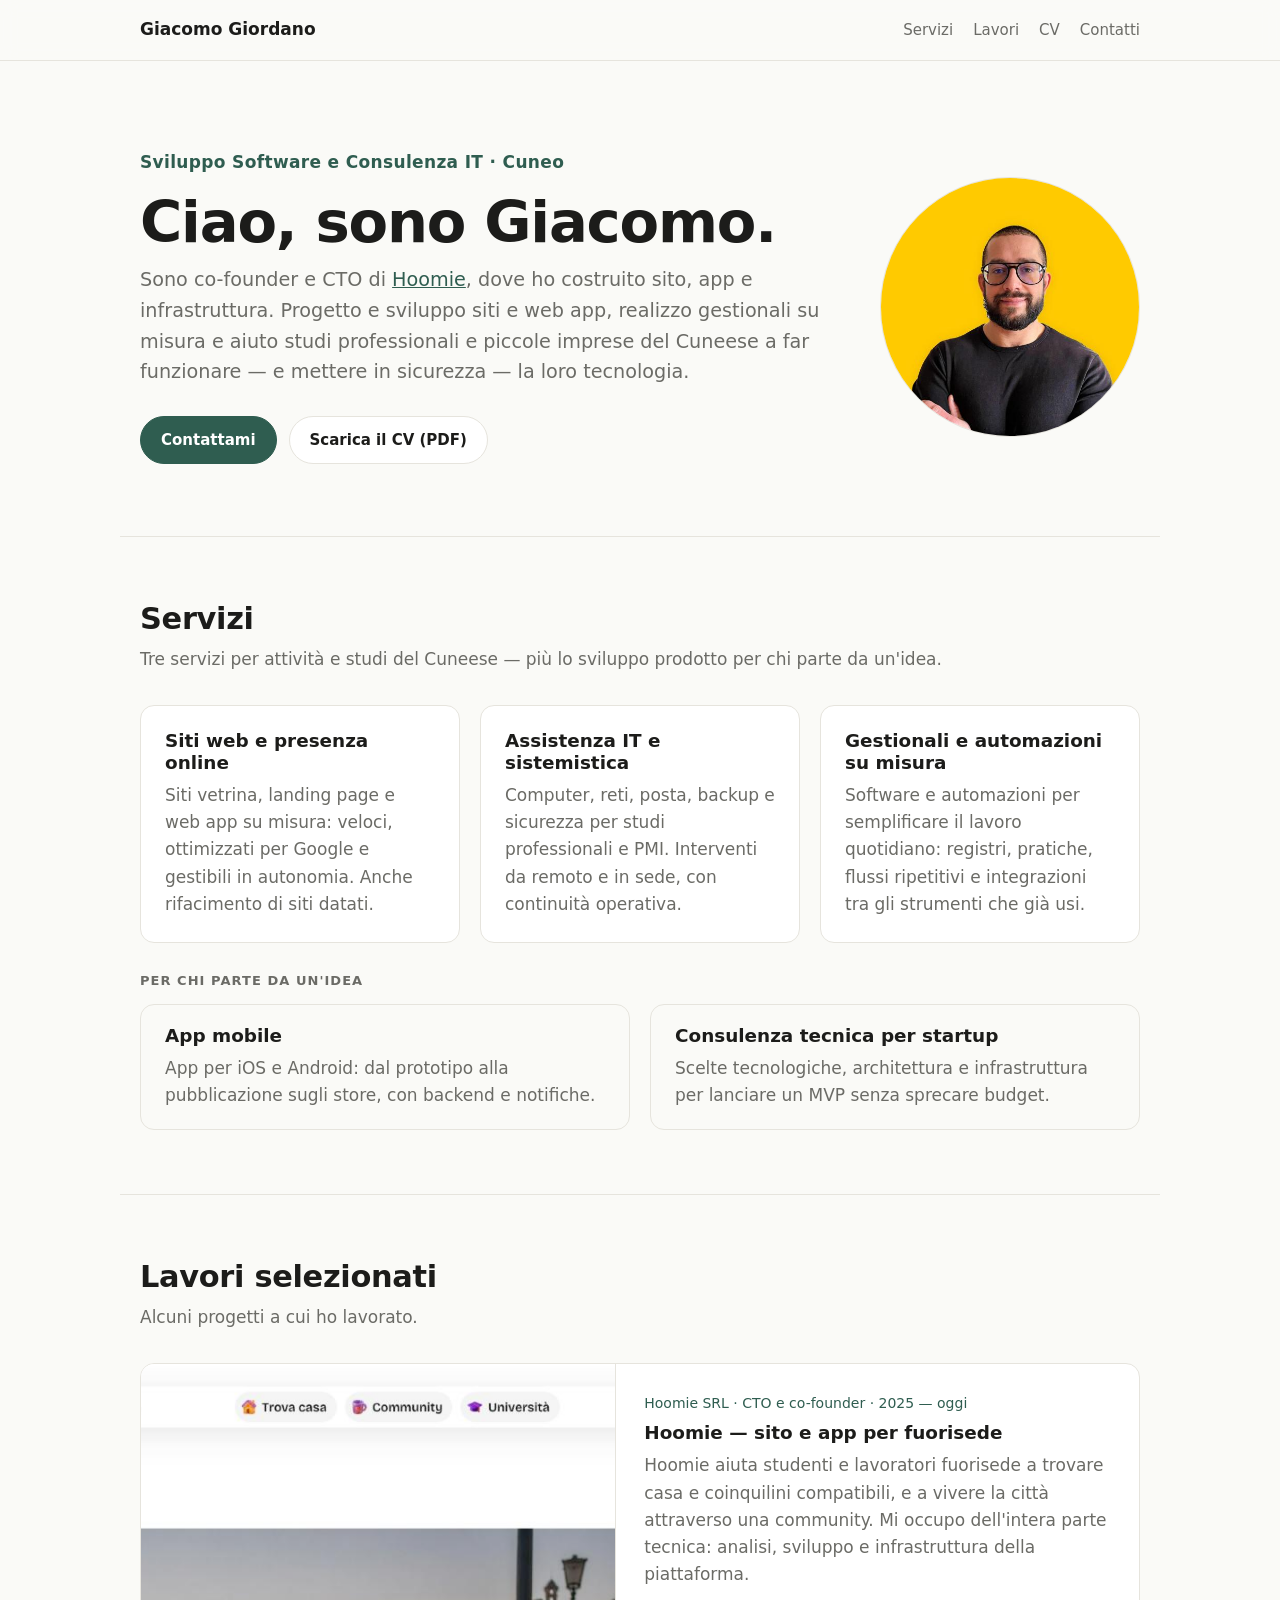
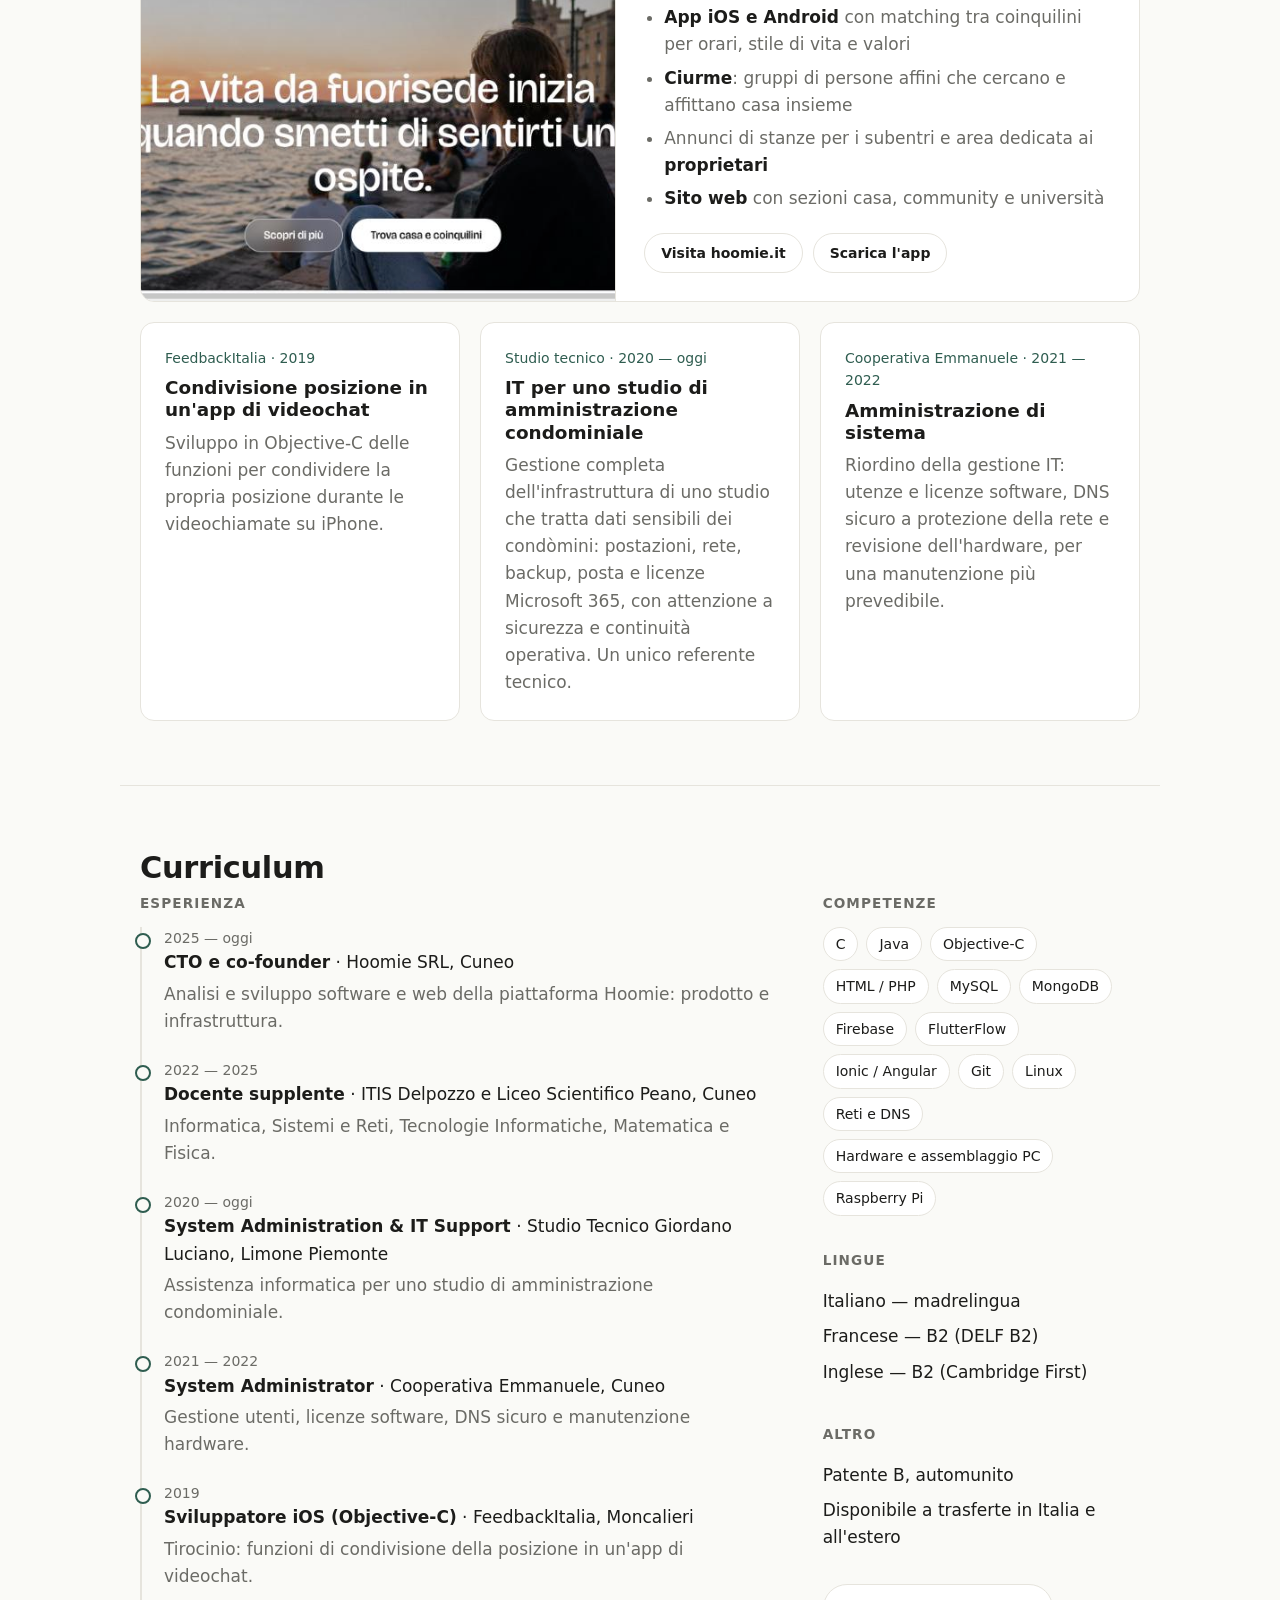
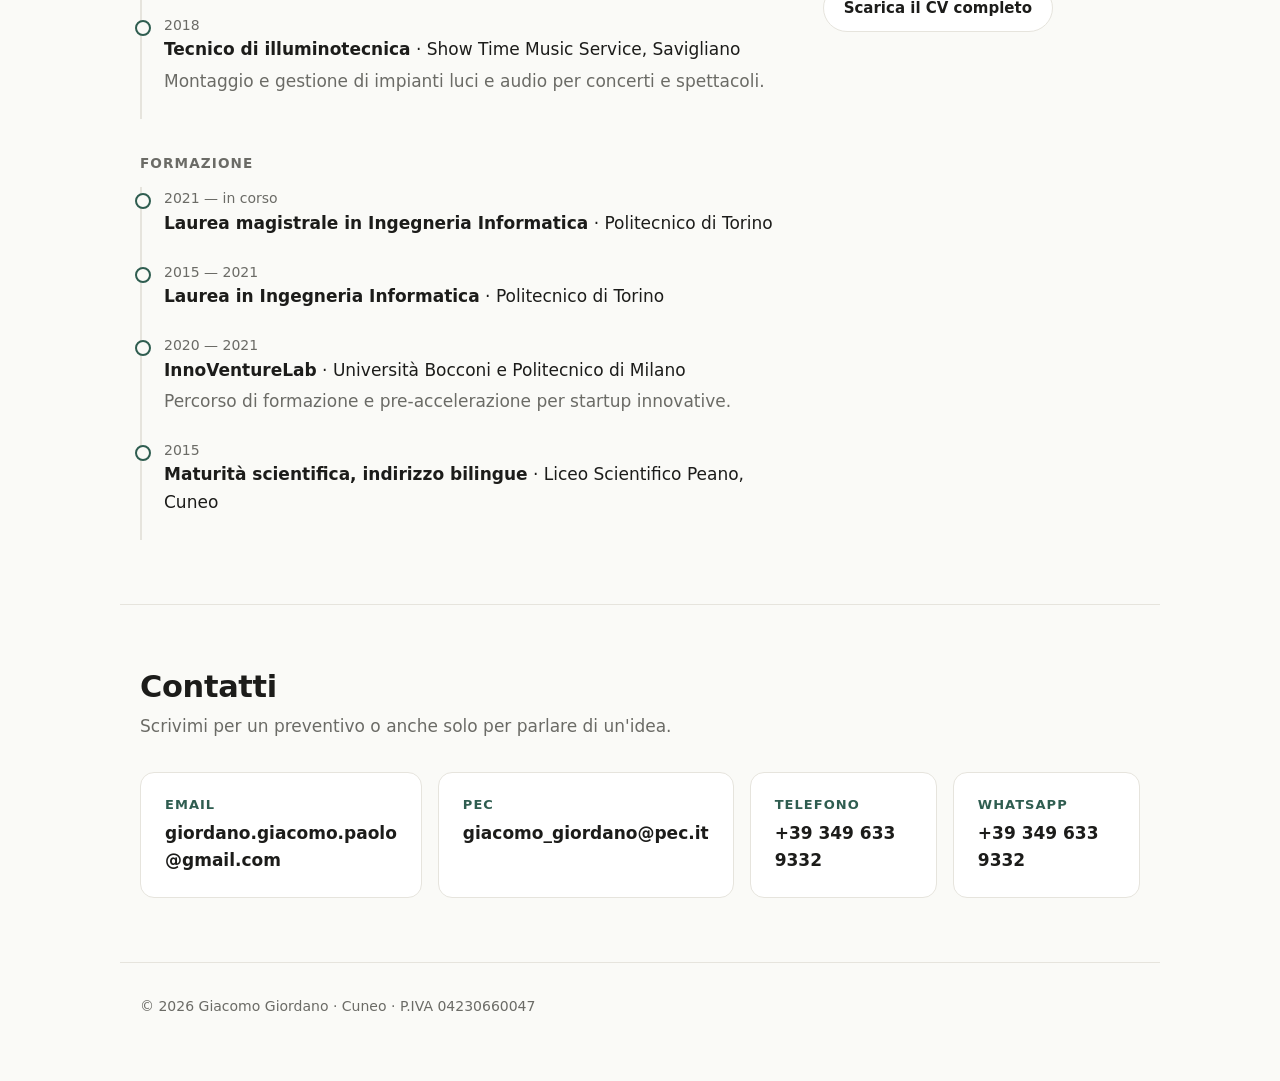
==== commit 728badc8: "Impagina servizi (3 + 2) e contatti su una riga Co-Authored-By: Claude Opus 5.5 <noreply@anthropic.c" ====
--- a/index.html
+++ b/index.html
@@ -60,6 +60,10 @@
           <h3>Gestionali e automazioni su misura</h3>
           <p>Software e automazioni per semplificare il lavoro quotidiano: registri, pratiche, flussi ripetitivi e integrazioni tra gli strumenti che già usi.</p>
         </article>
+      </div>
+
+      <p class="sub-label">Per chi parte da un'idea</p>
+      <div class="grid services-extra">
         <article class="card">
           <h3>App mobile</h3>
           <p>App per iOS e Android: dal prototipo alla pubblicazione sugli store, con backend e notifiche.</p>
@@ -227,7 +231,7 @@
       <div class="contacts">
         <a class="contact" href="mailto:giordano.giacomo.paolo@gmail.com">
           <span class="label">Email</span>
-          <span class="value">giordano.giacomo.paolo@gmail.com</span>
+          <span class="value">giordano.giacomo.paolo<wbr>@gmail.com</span>
         </a>
         <a class="contact" href="mailto:giacomo_giordano@pec.it">
           <span class="label">PEC</span>
--- a/style.css
+++ b/style.css
@@ -96,7 +96,14 @@
 .card h3 { font-size: 1.15rem; }
 .card p:last-child { margin-bottom: 0; color: var(--muted); }
 
-.services { grid-template-columns: repeat(auto-fit, minmax(220px, 1fr)); }
+.services { grid-template-columns: repeat(3, 1fr); }
+.services-extra { grid-template-columns: repeat(2, 1fr); }
+.services-extra .card { background: transparent; padding: 20px 24px; }
+.sub-label {
+  margin: 28px 0 12px;
+  font-size: 13px; text-transform: uppercase; letter-spacing: .08em; font-weight: 600;
+  color: var(--muted);
+}
 .meta { font-size: 14px; color: var(--accent); margin-bottom: .5rem; }
 .btn.small { padding: 8px 16px; font-size: 14px; }
 
@@ -133,7 +140,7 @@
 .plain li { padding: 4px 0; }
 
 /* Contatti */
-.contacts { display: grid; grid-template-columns: repeat(auto-fit, minmax(240px, 1fr)); gap: 16px; }
+.contacts { display: grid; grid-template-columns: repeat(4, 1fr); gap: 16px; }
 .contact {
   display: flex; flex-direction: column; gap: 4px;
   padding: 22px 24px;
@@ -145,12 +152,19 @@
 }
 .contact:hover { border-color: var(--accent); transform: translateY(-2px); }
 .contact .label { font-size: 13px; text-transform: uppercase; letter-spacing: .08em; color: var(--accent); font-weight: 600; }
-.contact .value { font-weight: 600; overflow-wrap: anywhere; }
+.contact .value { font-weight: 600; overflow-wrap: break-word; }
 
 .footer { padding: 32px 20px 48px; color: var(--muted); font-size: 14px; border-top: 1px solid var(--line); }
 
+/* Tablet */
+@media (max-width: 900px) {
+  .services { grid-template-columns: 1fr; }
+  .contacts { grid-template-columns: repeat(2, 1fr); }
+}
+
 /* Mobile */
 @media (max-width: 720px) {
+  .services-extra, .contacts { grid-template-columns: 1fr; }
   .nav ul { gap: 14px; }
   .nav ul a { font-size: 14px; }
   .brand { display: none; }
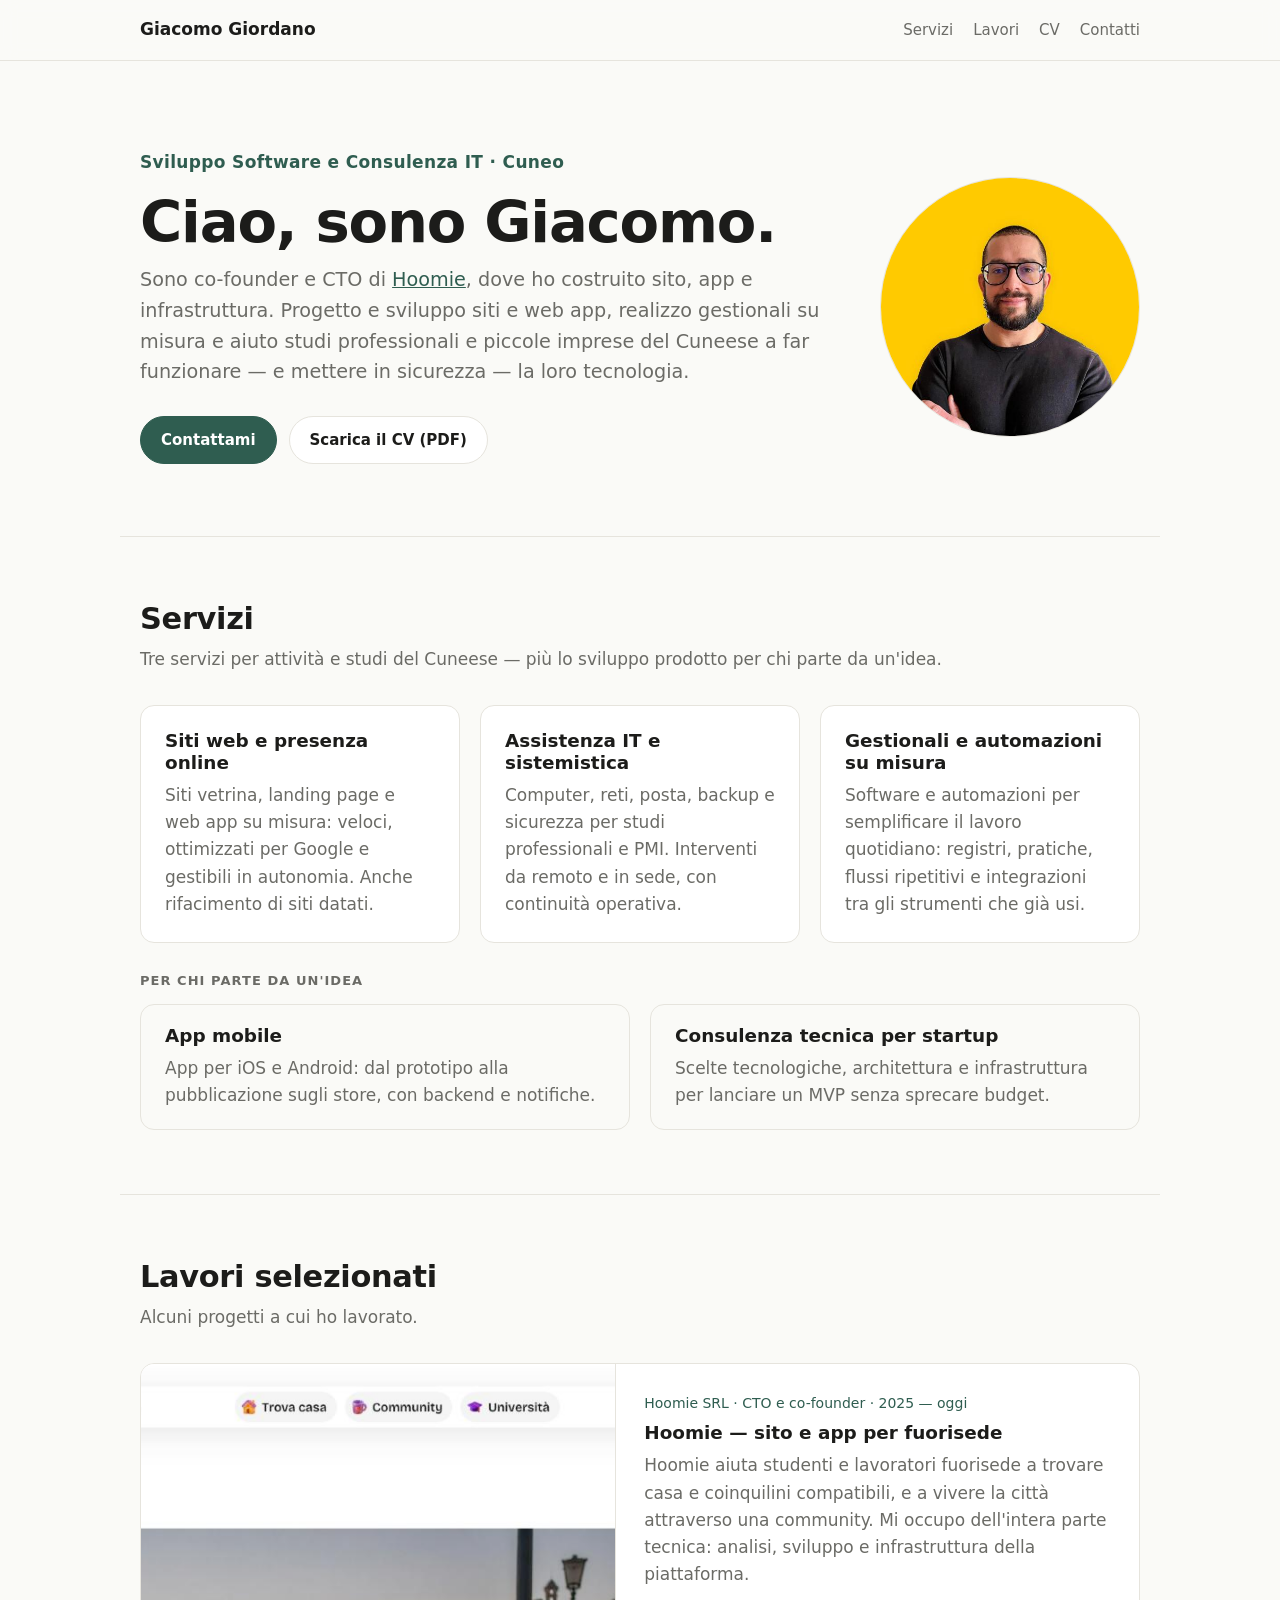
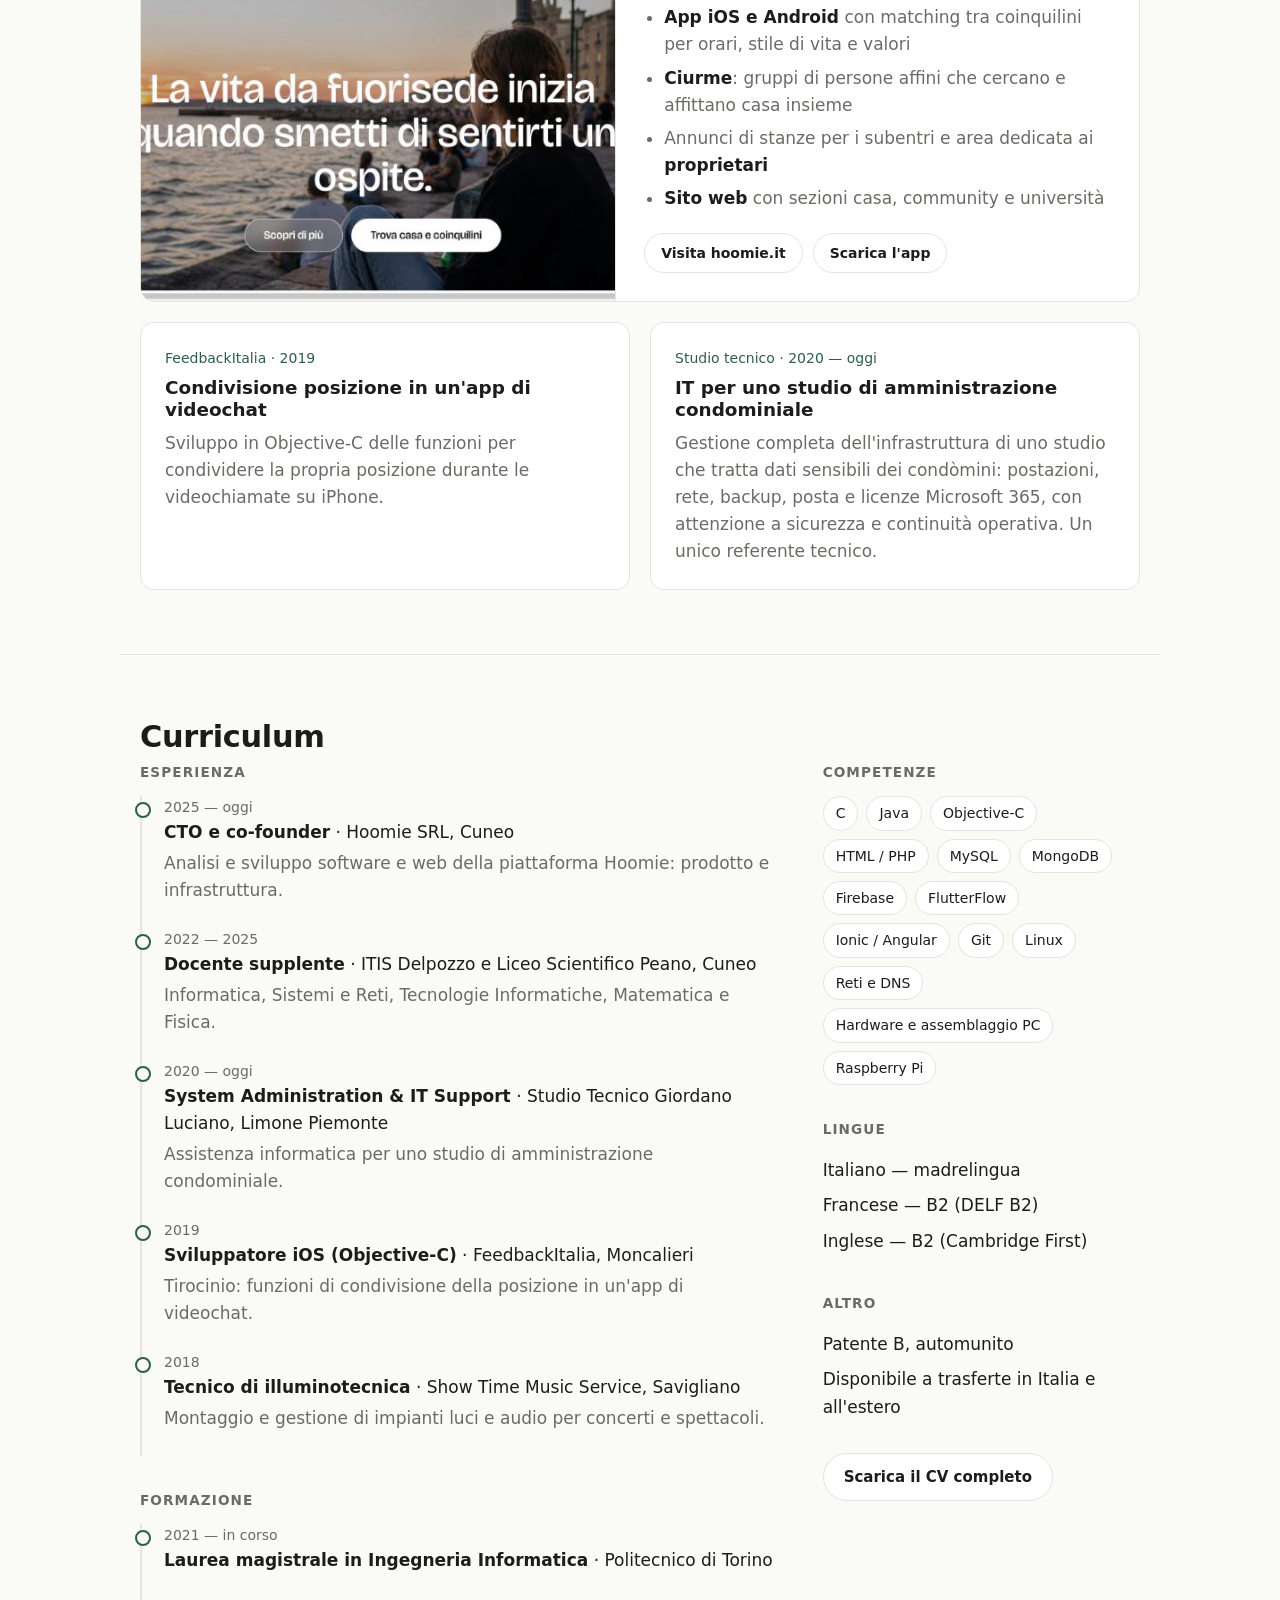
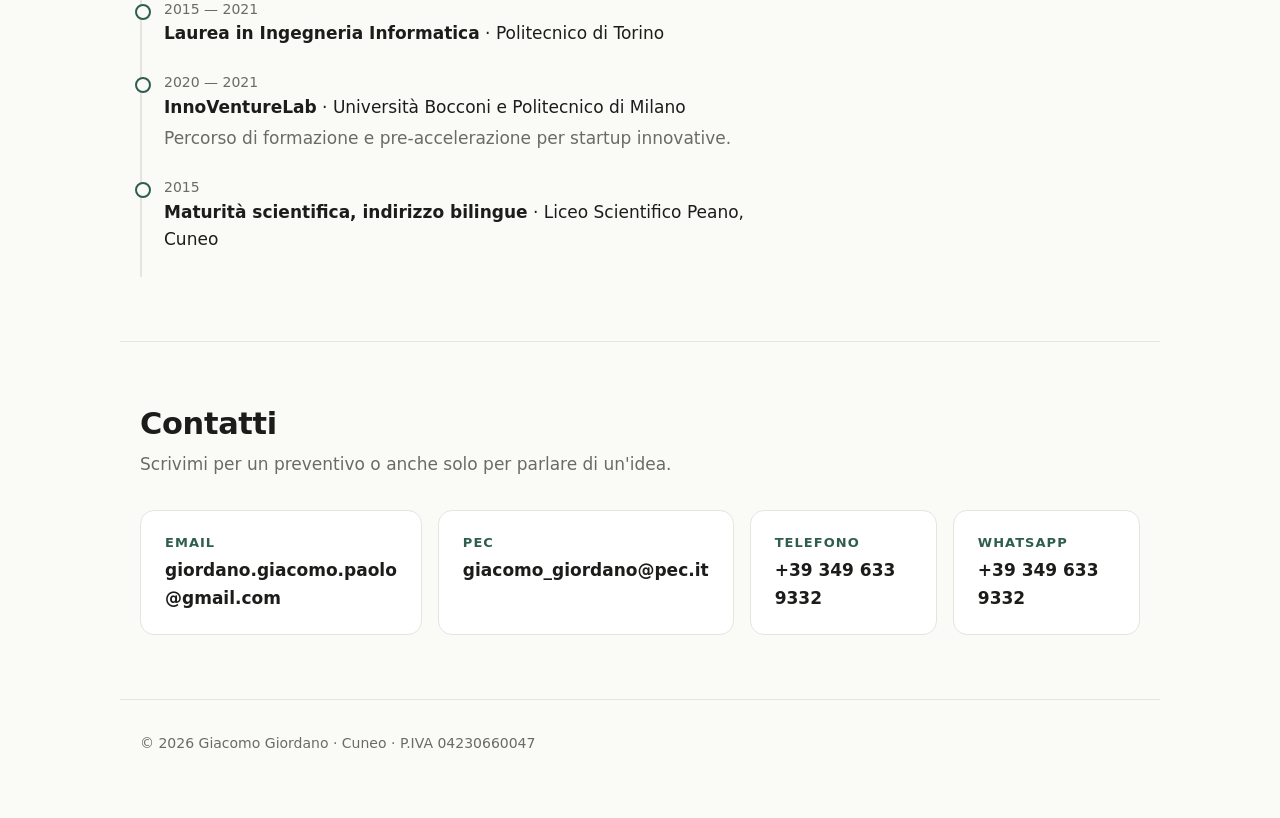
==== commit 22ce045c: "Rimuove l'esperienza System Administrator presso Cooperativa Emmanuele da sito e CV (pagina e PDF) C" ====
--- a/index.html
+++ b/index.html
@@ -116,11 +116,6 @@
           <h3>IT per uno studio di amministrazione condominiale</h3>
           <p>Gestione completa dell'infrastruttura di uno studio che tratta dati sensibili dei condòmini: postazioni, rete, backup, posta e licenze Microsoft 365, con attenzione a sicurezza e continuità operativa. Un unico referente tecnico.</p>
         </article>
-        <article class="card">
-          <p class="meta">Cooperativa Emmanuele · 2021 — 2022</p>
-          <h3>Amministrazione di sistema</h3>
-          <p>Riordino della gestione IT: utenze e licenze software, DNS sicuro a protezione della rete e revisione dell'hardware, per una manutenzione più prevedibile.</p>
-        </article>
       </div>
     </section>
 
@@ -146,11 +141,6 @@
               <span class="when">2020 — oggi</span>
               <strong>System Administration &amp; IT Support</strong> · Studio Tecnico Giordano Luciano, Limone Piemonte
               <p>Assistenza informatica per uno studio di amministrazione condominiale.</p>
-            </li>
-            <li>
-              <span class="when">2021 — 2022</span>
-              <strong>System Administrator</strong> · Cooperativa Emmanuele, Cuneo
-              <p>Gestione utenti, licenze software, DNS sicuro e manutenzione hardware.</p>
             </li>
             <li>
               <span class="when">2019</span>
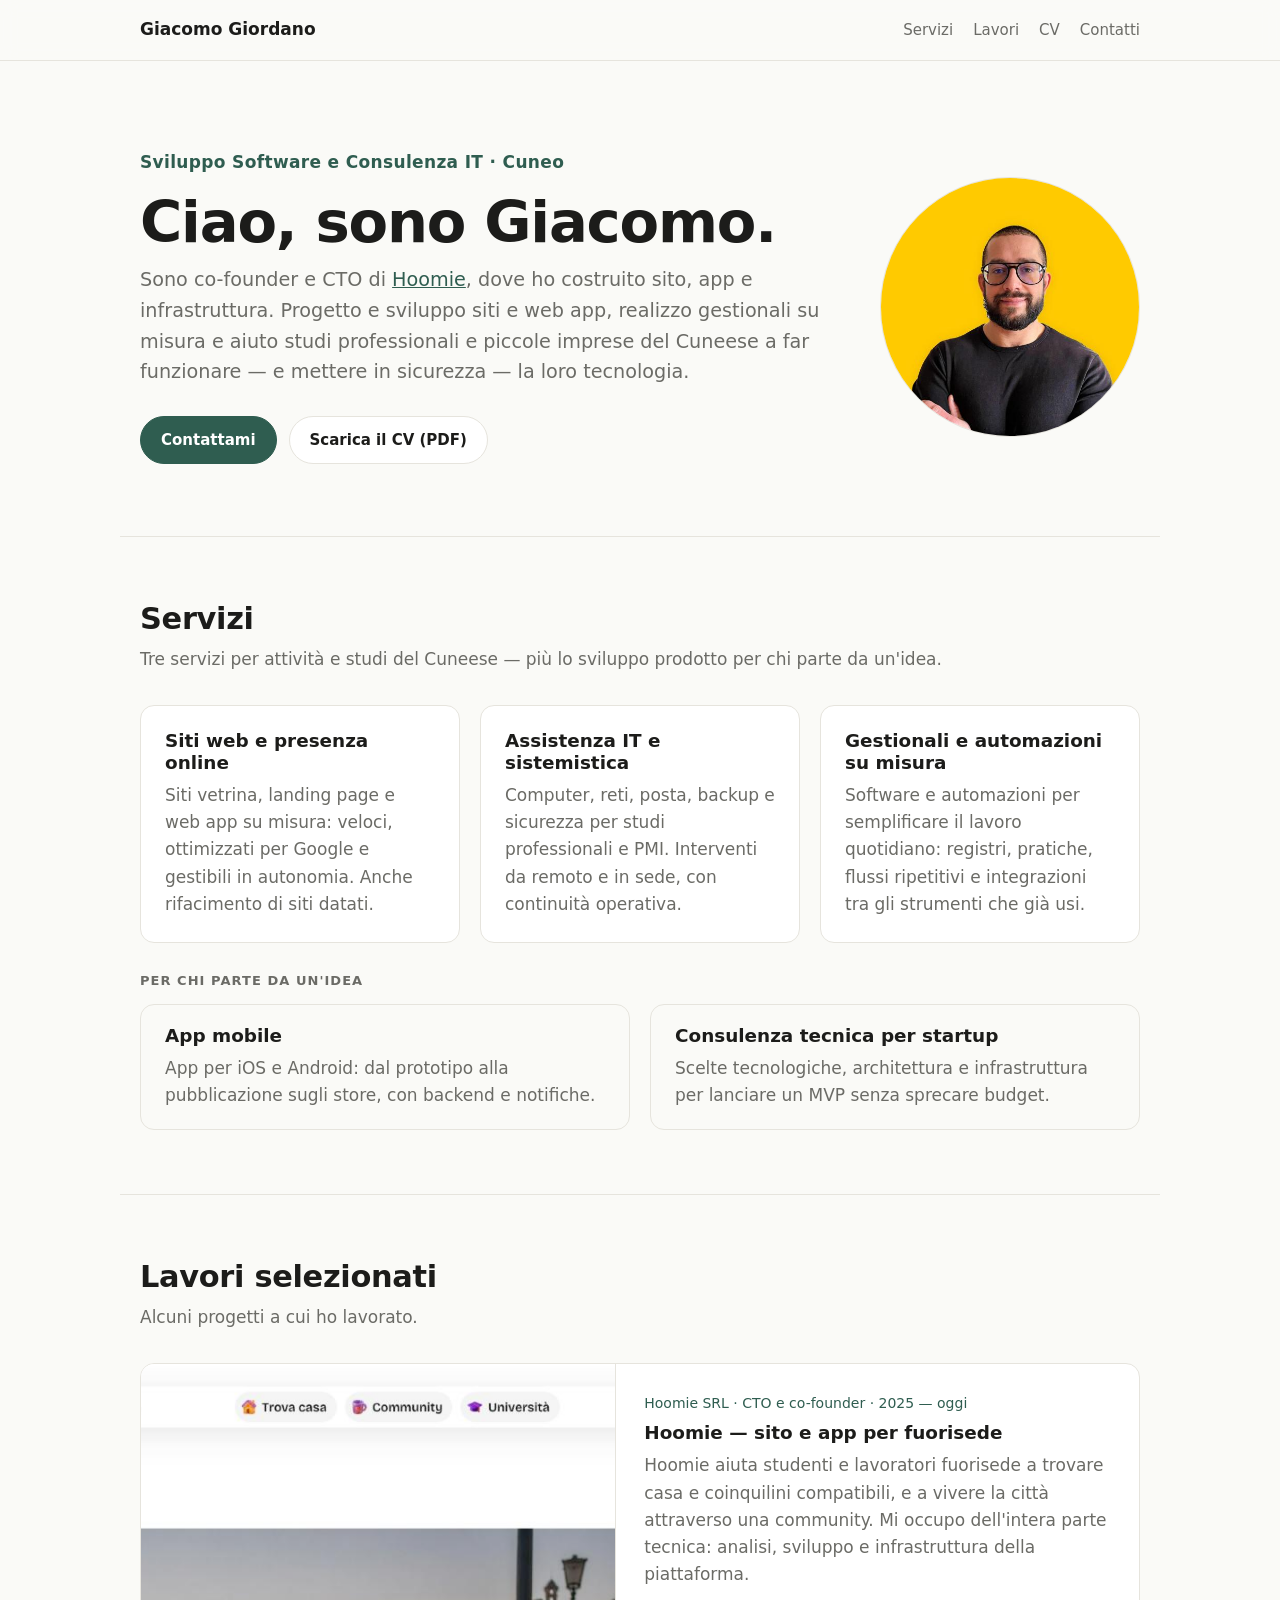
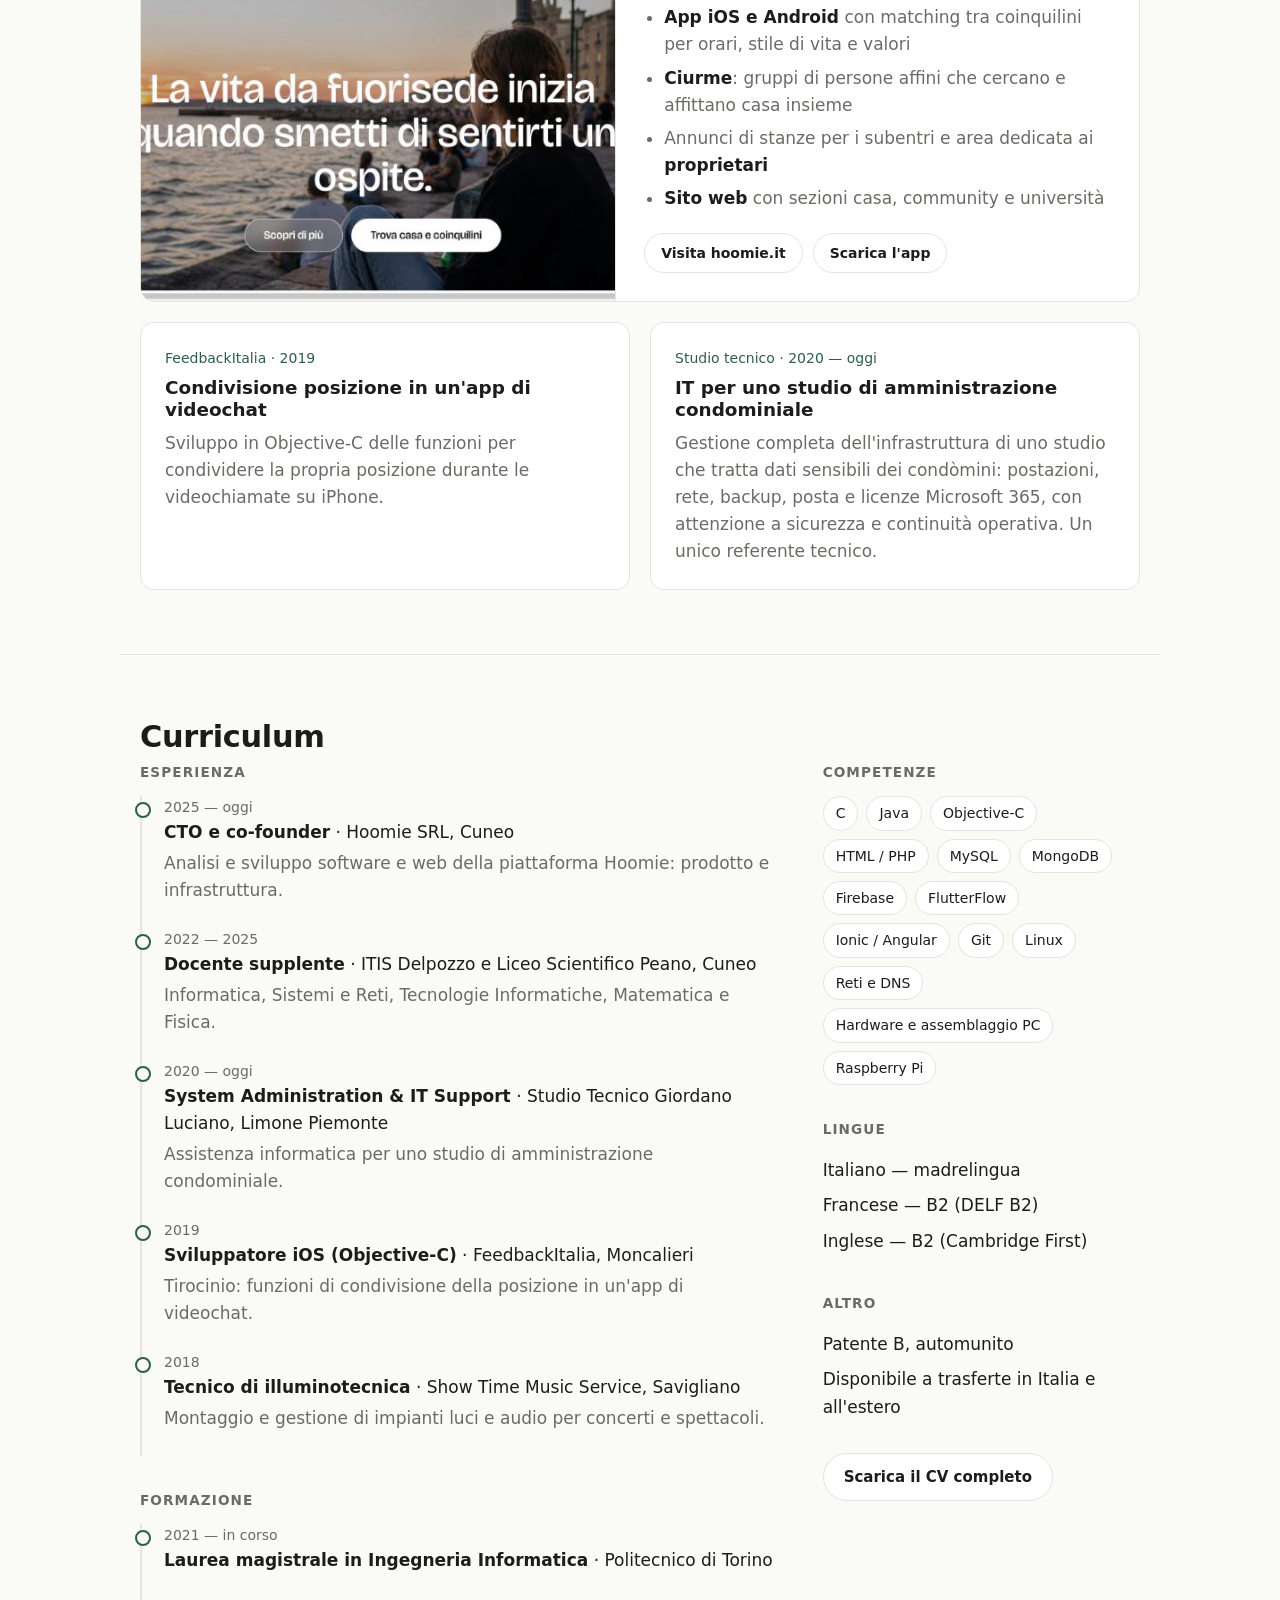
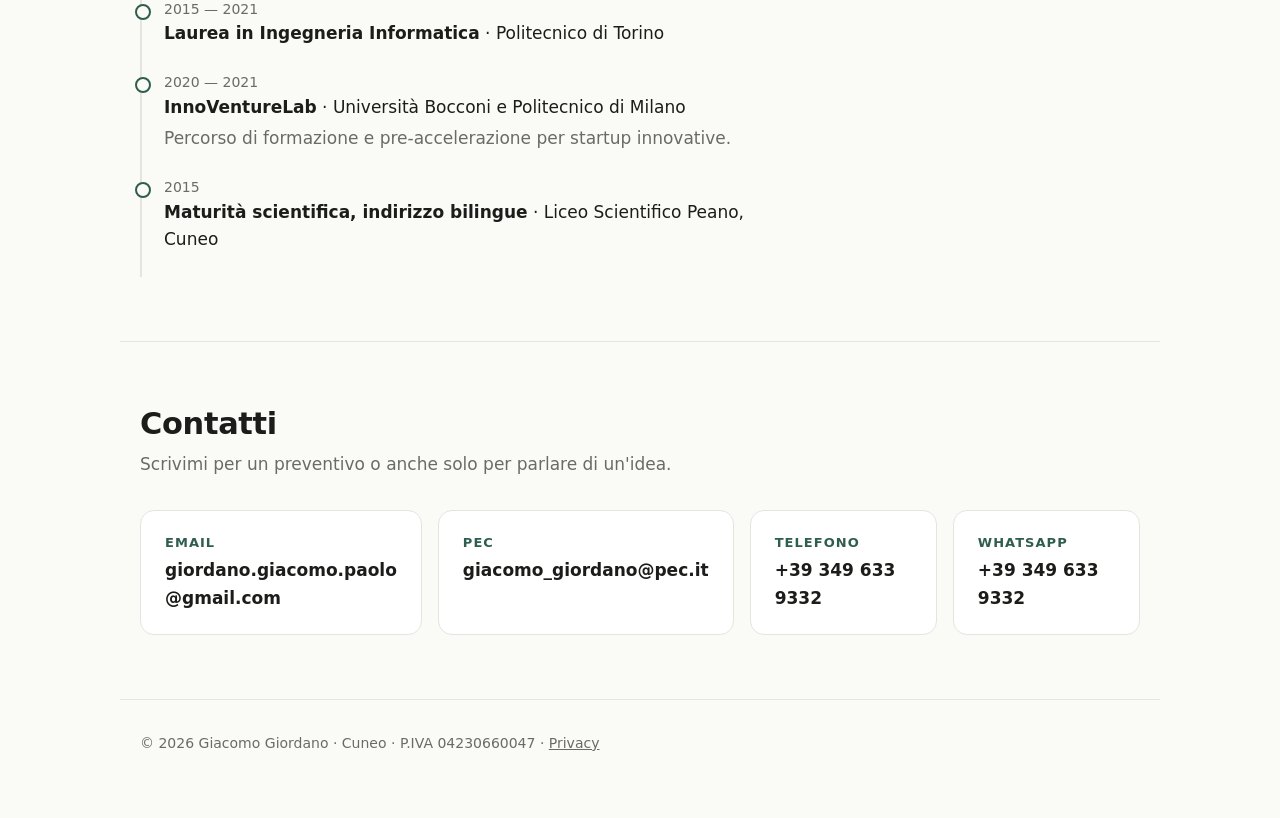
==== commit 3212eae8: "Aggiunge informativa privacy (GDPR) e link nel footer Co-Authored-By: Claude Opus 4.8 <noreply@anthr" ====
--- a/index.html
+++ b/index.html
@@ -241,7 +241,7 @@
   </main>
 
   <footer class="wrap footer">
-    <p>© <span id="year">2026</span> Giacomo Giordano · Cuneo · P.IVA 04230660047</p>
+    <p>© <span id="year">2026</span> Giacomo Giordano · Cuneo · P.IVA 04230660047 · <a href="privacy.html">Privacy</a></p>
   </footer>
 
   <script>document.getElementById('year').textContent = new Date().getFullYear();</script>
